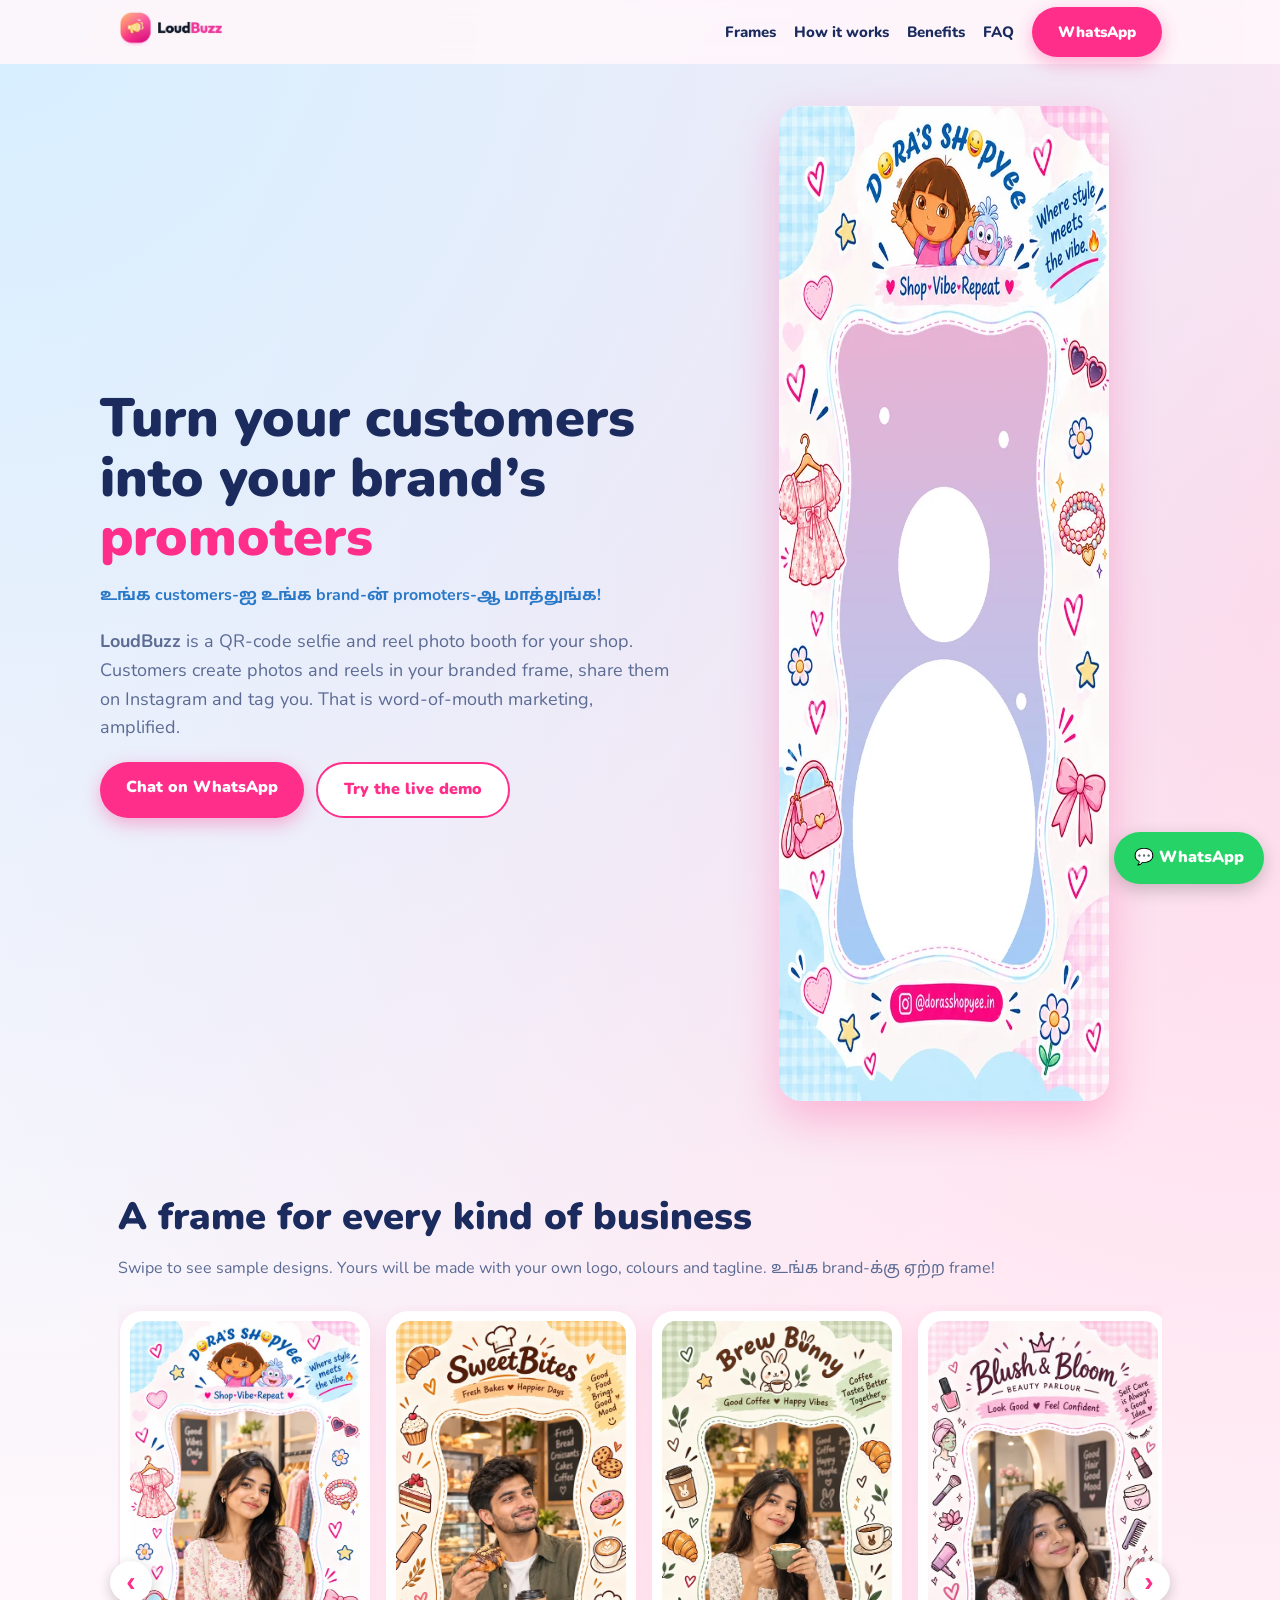
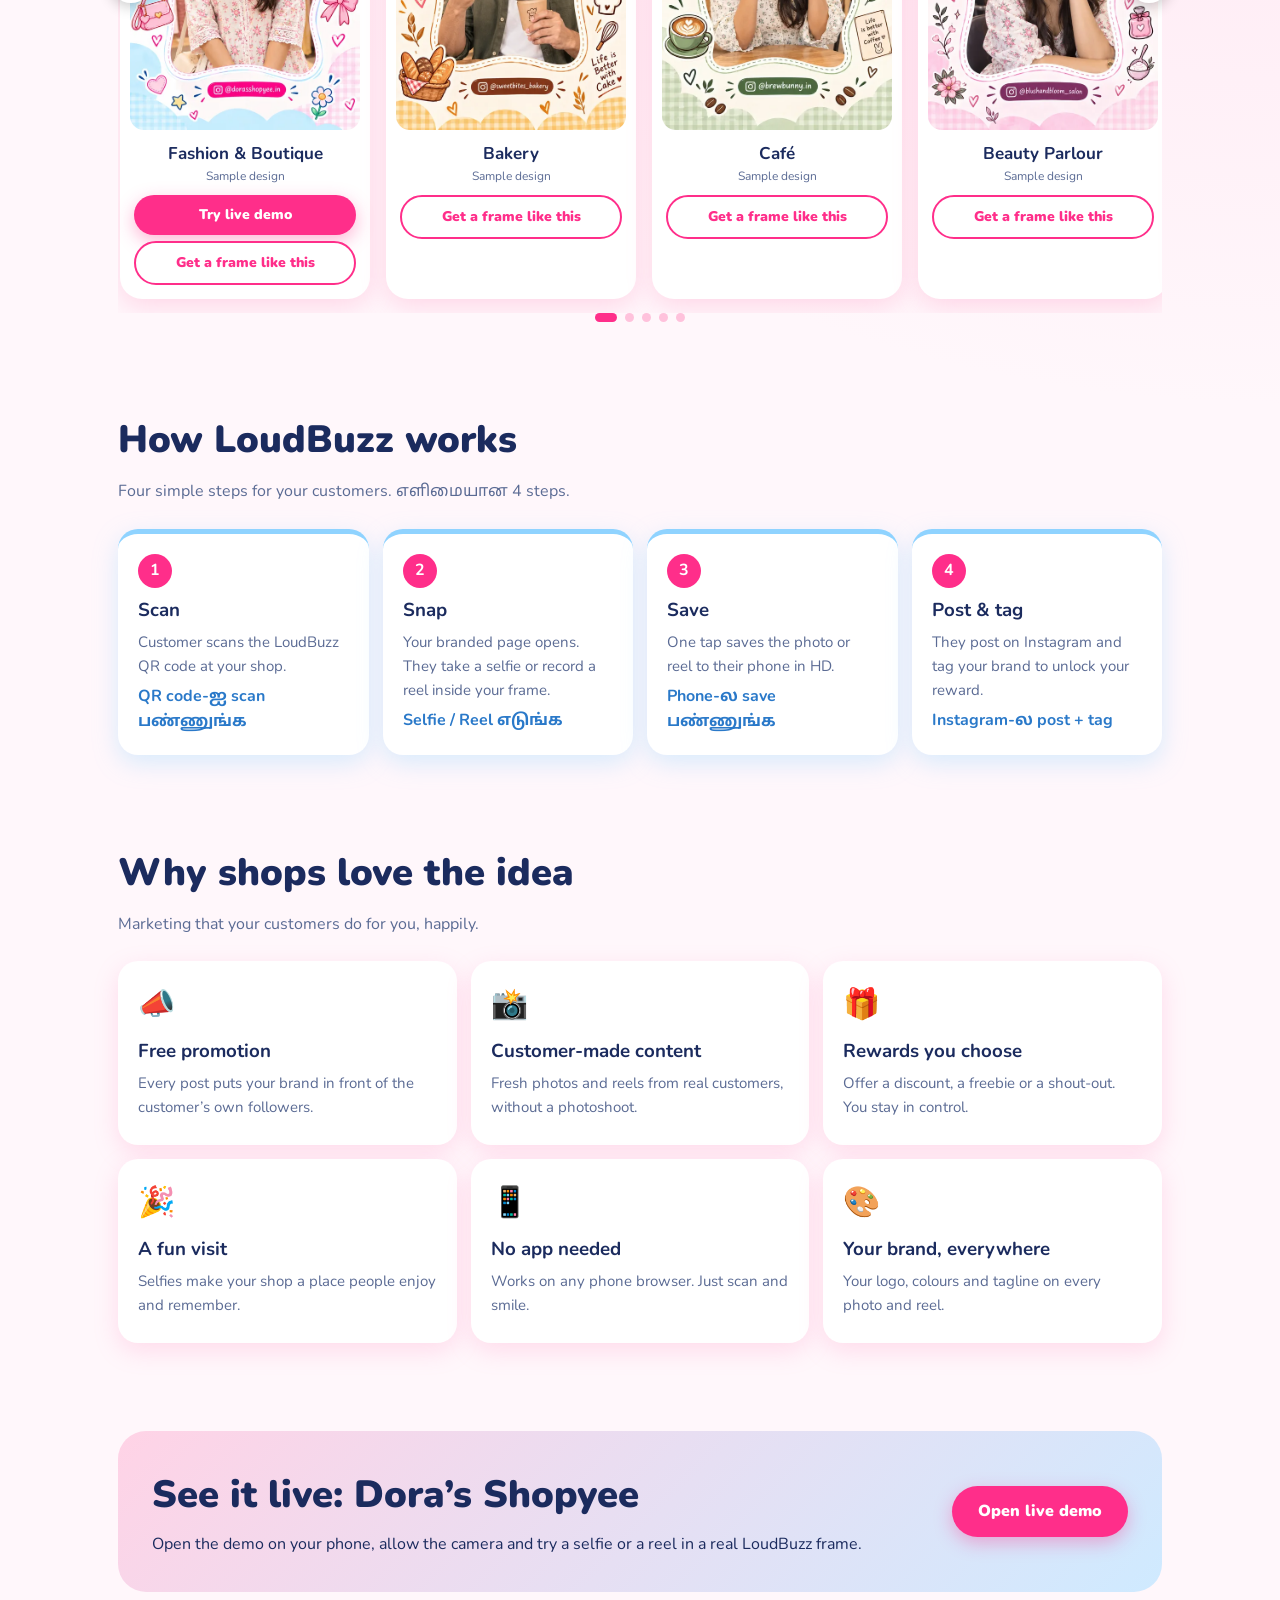
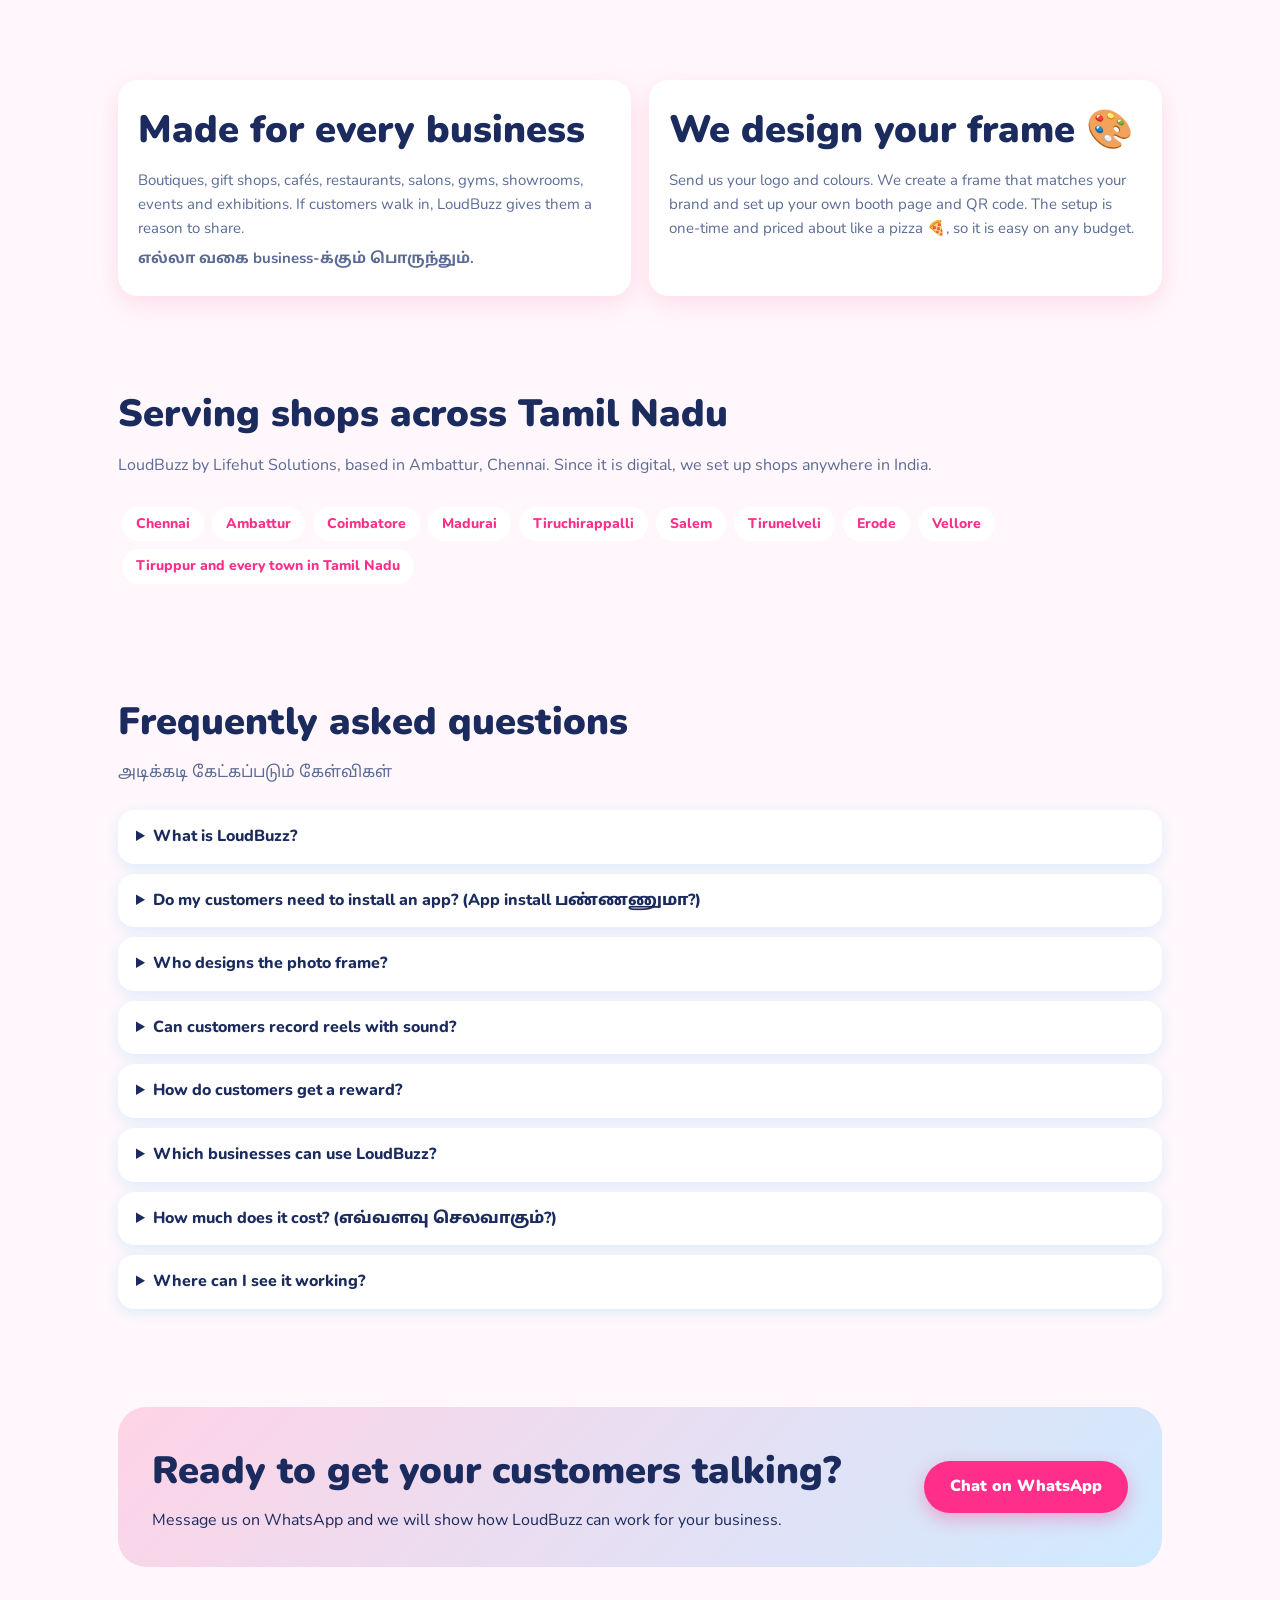
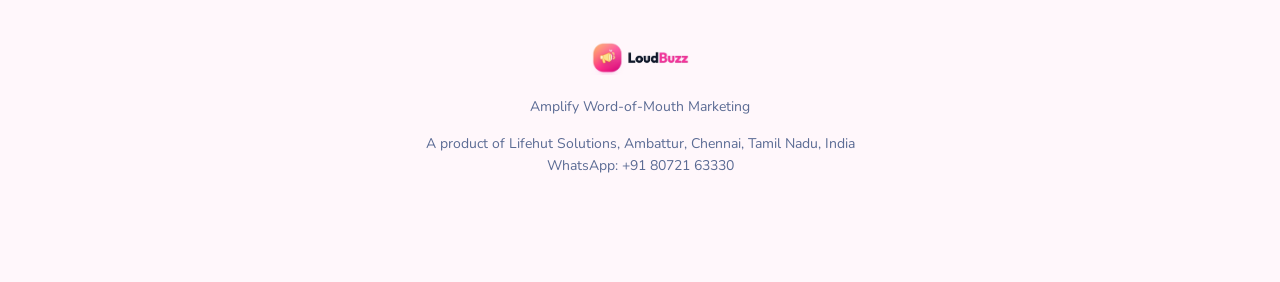
==== index.html @ e08bc131 "first commit" ====
<!DOCTYPE html>
<html lang="en"><head><meta charset="utf-8">
<meta name="viewport" content="width=device-width, initial-scale=1">
<title>LoudBuzz | QR Selfie &amp; Reel Photo Booth for Shops in Tamil Nadu</title>
<meta name="description" content="LoudBuzz turns your customers into brand promoters. A QR-code selfie and reel photo booth with your own frame, built to amplify word-of-mouth marketing for shops in Chennai and across Tamil Nadu.">
<meta name="keywords" content="LoudBuzz, QR code photo booth, selfie booth for shops, Instagram marketing for small business, word of mouth marketing, Chennai, Tamil Nadu, reel frame, customer reels">
<link rel="canonical" href="https://loudbuzz.lifehutsolutions.com/">
<meta name="theme-color" content="#ff2e8a"><meta name="color-scheme" content="light">
<meta property="og:type" content="website"><meta property="og:title" content="LoudBuzz | Amplify Word-of-Mouth Marketing">
<meta property="og:description" content="QR selfie and reel photo booth that turns shop customers into Instagram promoters.">
<meta property="og:url" content="https://loudbuzz.lifehutsolutions.com/"><meta property="og:image" content="https://loudbuzz.lifehutsolutions.com/assets/preview.webp">
<link rel="icon" href="/assets/icon.png">
<link rel="preconnect" href="https://fonts.googleapis.com"><link rel="preconnect" href="https://fonts.gstatic.com" crossorigin>
<link href="https://fonts.googleapis.com/css2?family=Nunito:wght@600;800;900&family=Noto+Sans+Tamil:wght@500;700&display=swap" rel="stylesheet">
<script type="application/ld+json">[{"@context": "https://schema.org", "@type": "Organization", "name": "LoudBuzz by Lifehut Solutions", "url": "https://loudbuzz.lifehutsolutions.com/", "logo": "https://loudbuzz.lifehutsolutions.com/assets/icon.png", "telephone": "+91 8072163330", "address": {"@type": "PostalAddress", "addressLocality": "Ambattur, Chennai", "addressRegion": "Tamil Nadu", "addressCountry": "IN"}, "areaServed": "Tamil Nadu, India"}, {"@context": "https://schema.org", "@type": "FAQPage", "mainEntity": [{"@type": "Question", "name": "What is LoudBuzz?", "acceptedAnswer": {"@type": "Answer", "text": "LoudBuzz is a QR-code photo booth for your shop. Customers scan a QR code, take a selfie or short reel inside a frame designed for your brand, save it to their phone and post it on Instagram, tagging your business."}}, {"@type": "Question", "name": "Do my customers need to install an app? (App install பண்ணணுமா?)", "acceptedAnswer": {"@type": "Answer", "text": "No. The booth opens in the phone browser (Chrome or Safari) as soon as the QR code is scanned. Customers only need to allow camera access."}}, {"@type": "Question", "name": "Who designs the photo frame?", "acceptedAnswer": {"@type": "Answer", "text": "We design the frame for your brand, using your logo, colours and tagline, so every photo and reel carries your identity."}}, {"@type": "Question", "name": "Can customers record reels with sound?", "acceptedAnswer": {"@type": "Answer", "text": "Yes. Customers can record a short reel with the sound on or off, and save it straight to their phone, ready to upload to Instagram."}}, {"@type": "Question", "name": "How do customers get a reward?", "acceptedAnswer": {"@type": "Answer", "text": "You decide the reward, for example a discount or a free gift. Customers show their Instagram post with your tag at the counter to claim it."}}, {"@type": "Question", "name": "Which businesses can use LoudBuzz?", "acceptedAnswer": {"@type": "Answer", "text": "Any business with walk-in customers: clothing and gift shops, cafés and restaurants, salons, gyms, showrooms, events and exhibitions across Chennai, Tamil Nadu and the rest of India."}}, {"@type": "Question", "name": "How much does it cost? (எவ்வளவு செலவாகும்?)", "acceptedAnswer": {"@type": "Answer", "text": "It is a simple one-time setup priced about like a pizza. Message us on WhatsApp and we will share the exact details for your business."}}, {"@type": "Question", "name": "Where can I see it working?", "acceptedAnswer": {"@type": "Answer", "text": "Open the live demo of Dora’s Shopyee on your phone and try the selfie and reel booth yourself."}}]}]</script>
<style>
:root{--pink:#ff2e8a;--pink2:#ff7ab5;--sky:#8fd3ff;--ink:#1b2b5e;--mut:#5b6b94;--bg:#fff7fb;color-scheme:light}
*{box-sizing:border-box}html{scroll-behavior:smooth}
body{margin:0;font-family:"Nunito","Noto Sans Tamil",system-ui,sans-serif;color:var(--ink);background:radial-gradient(circle at 0 0,#d6eeff 0,transparent 30%),radial-gradient(circle at 100% 12%,#ffd9ea 0,transparent 30%),var(--bg);line-height:1.6}
a{color:inherit}.w{max-width:1080px;margin:auto;padding:0 18px}
header{position:sticky;top:0;z-index:9;background:rgba(255,247,251,.9);backdrop-filter:blur(8px)}
header .w{display:flex;align-items:center;justify-content:space-between;height:64px}header img{height:36px}
nav{display:flex;gap:18px;align-items:center;font-weight:800;font-size:15px}nav a{text-decoration:none}
.btn{display:inline-block;background:var(--pink);color:#fff;font-weight:900;padding:13px 26px;border-radius:999px;text-decoration:none;box-shadow:0 6px 18px rgba(255,46,138,.35)}
.btn.alt{background:#fff;color:var(--pink);border:2px solid var(--pink);box-shadow:none}
.hero{display:grid;grid-template-columns:1.1fr .9fr;gap:30px;align-items:center;padding:42px 0}
h1{font-size:clamp(32px,5.4vw,54px);line-height:1.1;margin:0 0 12px;font-weight:900}h1 em{font-style:normal;color:var(--pink)}
.ta{color:#2a79c9;font-weight:700}.lead{font-size:18px;color:var(--mut)}.cta{display:flex;gap:12px;flex-wrap:wrap;margin-top:20px}
.hero img{width:100%;max-width:330px;display:block;margin:auto;border-radius:22px;box-shadow:0 18px 44px rgba(255,46,138,.28)}
section{padding:44px 0}h2{font-size:clamp(26px,4vw,38px);margin:0 0 8px;font-weight:900}.sub{color:var(--mut);margin:0 0 24px}
.steps{list-style:none;padding:0;margin:0;display:grid;grid-template-columns:repeat(4,1fr);gap:14px}
.steps li{background:#fff;border-radius:20px;padding:20px;box-shadow:0 8px 24px rgba(143,211,255,.35);border-top:5px solid var(--sky)}
.steps b{display:inline-grid;place-items:center;width:34px;height:34px;border-radius:50%;background:var(--pink);color:#fff}
.steps h3,.card h3{margin:8px 0 4px}.steps p,.card p{margin:0 0 6px;color:var(--mut);font-size:15px}
.grid{display:grid;grid-template-columns:repeat(3,1fr);gap:14px}
.card{background:#fff;border-radius:20px;padding:20px;box-shadow:0 8px 24px rgba(255,122,181,.22)}.card i{font-style:normal;font-size:30px}
.band{background:linear-gradient(135deg,#ffd3e6,#cfeaff);border-radius:28px;padding:34px;display:grid;grid-template-columns:1fr auto;gap:20px;align-items:center}
.band h2{margin-bottom:6px}.band p{margin:0;color:var(--ink)}
.two{display:grid;grid-template-columns:1fr 1fr;gap:18px}
.tag{display:inline-block;background:#fff;border-radius:999px;padding:6px 14px;margin:4px;font-weight:800;font-size:14px;color:var(--pink)}
details{background:#fff;border-radius:16px;padding:14px 18px;margin-bottom:10px;box-shadow:0 4px 14px rgba(143,211,255,.3)}
summary{cursor:pointer;font-weight:800}details p{margin:8px 0 0;color:var(--mut)}
footer{padding:30px 0 90px;text-align:center;color:var(--mut);font-size:14px}footer img{height:34px}
.fab{position:fixed;right:16px;bottom:16px;z-index:10;background:#25d366;color:#fff;font-weight:900;padding:13px 20px;border-radius:999px;text-decoration:none;box-shadow:0 6px 18px rgba(0,0,0,.2)}
@media(max-width:800px){.hero,.two,.band{grid-template-columns:1fr}.steps{grid-template-columns:1fr 1fr}.grid{grid-template-columns:1fr 1fr}nav a.h{display:none}}
@media(max-width:520px){.steps,.grid{grid-template-columns:1fr}}
.carwrap{position:relative}.car{display:flex;gap:16px;overflow-x:auto;scroll-snap-type:x mandatory;padding:6px 2px 14px;scrollbar-width:none;-webkit-overflow-scrolling:touch}.car::-webkit-scrollbar{display:none}
.slide{margin:0;flex:0 0 min(250px,72%);scroll-snap-align:center;background:#fff;border-radius:22px;padding:10px;box-shadow:0 8px 24px rgba(255,122,181,.25)}
.slide img{width:100%;height:auto;aspect-ratio:9/16;object-fit:cover;border-radius:14px;display:block;background:#ffe3ef}
.slide figcaption{padding:10px 4px 4px;text-align:center}.slide b{display:block;font-size:17px}.slide small{display:block;color:var(--mut);font-size:12px;margin-bottom:8px}
.row{display:flex;flex-direction:column;gap:6px}.btn.s{padding:9px 14px;font-size:14px}
.arr{position:absolute;top:42%;z-index:2;width:42px;height:42px;border-radius:50%;border:0;background:#fff;color:var(--pink);font-size:28px;line-height:1;font-weight:900;box-shadow:0 4px 14px rgba(0,0,0,.2);cursor:pointer}.arr.l{left:-8px}.arr.r{right:-8px}
.dots{display:flex;gap:8px;justify-content:center}.dots i{width:9px;height:9px;border-radius:50%;background:#ffc2dc;transition:.2s}.dots i.on{background:var(--pink);width:22px;border-radius:9px}
</style></head><body>
<header><div class="w"><a href="/"><img src="/assets/logo.png" alt="LoudBuzz"></a>
<nav><a class="h" href="#frames">Frames</a><a class="h" href="#how">How it works</a><a class="h" href="#why">Benefits</a><a class="h" href="#faq">FAQ</a><a class="btn" href="https://wa.me/918072163330?text=Hi%20LoudBuzz%20team%21%20I%20saw%20LoudBuzz%20at%20a%20shop%20and%20I%27d%20like%20to%20know%20how%20a%20selfie%20%26%20reel%20photo%20booth%20can%20work%20for%20my%20business.%0ABusiness%20name%3A%20%0ACity%3A%20" target="_blank" rel="noopener">WhatsApp</a></nav></div></header>
<main>
<div class="w hero"><div>
<h1>Turn your customers into your brand’s <em>promoters</em></h1>
<p class="ta">உங்க customers-ஐ உங்க brand-ன் promoters-ஆ மாத்துங்க!</p>
<p class="lead"><b>LoudBuzz</b> is a QR-code selfie and reel photo booth for your shop. Customers create photos and reels in your branded frame, share them on Instagram and tag you. That is word-of-mouth marketing, amplified.</p>
<div class="cta"><a class="btn" href="https://wa.me/918072163330?text=Hi%20LoudBuzz%20team%21%20I%20saw%20LoudBuzz%20at%20a%20shop%20and%20I%27d%20like%20to%20know%20how%20a%20selfie%20%26%20reel%20photo%20booth%20can%20work%20for%20my%20business.%0ABusiness%20name%3A%20%0ACity%3A%20" target="_blank" rel="noopener">Chat on WhatsApp</a><a class="btn alt" href="/dora/">Try the live demo</a></div></div>
<img src="/assets/preview.webp" width="560" height="995" alt="LoudBuzz photo booth frame for Dora’s Shopyee shown on a phone"></div>

<section id="frames"><div class="w"><h2>A frame for every kind of business</h2><p class="sub">Swipe to see sample designs. Yours will be made with your own logo, colours and tagline. உங்க brand-க்கு ஏற்ற frame!</p>
<div class="carwrap"><button class="arr l" aria-label="Previous" type="button">‹</button><div class="car" id="car"><figure class="slide"><img src="/assets/samples/fashion.webp" width="540" height="959" loading="lazy" alt="Sample LoudBuzz selfie and reel photo frame for a fashion shop or boutique"><figcaption><b>Fashion & Boutique</b><small>Sample design</small><span class="row"><a class="btn s" href="/dora/">Try live demo</a><a class="btn alt s" href="https://wa.me/918072163330?text=Hi%20LoudBuzz%20team%21%20I%20saw%20the%20fashion%20shop%20or%20boutique%20frame%20on%20your%20website%20and%20I%27d%20like%20a%20LoudBuzz%20photo%20booth%20for%20my%20business.%0ABusiness%20name%3A%20%0ACity%3A%20" target="_blank" rel="noopener">Get a frame like this</a></span></figcaption></figure><figure class="slide"><img src="/assets/samples/bakery.webp" width="540" height="959" loading="lazy" alt="Sample LoudBuzz selfie and reel photo frame for a bakery"><figcaption><b>Bakery</b><small>Sample design</small><span class="row"><a class="btn alt s" href="https://wa.me/918072163330?text=Hi%20LoudBuzz%20team%21%20I%20saw%20the%20bakery%20frame%20on%20your%20website%20and%20I%27d%20like%20a%20LoudBuzz%20photo%20booth%20for%20my%20business.%0ABusiness%20name%3A%20%0ACity%3A%20" target="_blank" rel="noopener">Get a frame like this</a></span></figcaption></figure><figure class="slide"><img src="/assets/samples/cafe.webp" width="540" height="961" loading="lazy" alt="Sample LoudBuzz selfie and reel photo frame for a café"><figcaption><b>Café</b><small>Sample design</small><span class="row"><a class="btn alt s" href="https://wa.me/918072163330?text=Hi%20LoudBuzz%20team%21%20I%20saw%20the%20caf%C3%A9%20frame%20on%20your%20website%20and%20I%27d%20like%20a%20LoudBuzz%20photo%20booth%20for%20my%20business.%0ABusiness%20name%3A%20%0ACity%3A%20" target="_blank" rel="noopener">Get a frame like this</a></span></figcaption></figure><figure class="slide"><img src="/assets/samples/beauty.webp" width="540" height="961" loading="lazy" alt="Sample LoudBuzz selfie and reel photo frame for a beauty parlour"><figcaption><b>Beauty Parlour</b><small>Sample design</small><span class="row"><a class="btn alt s" href="https://wa.me/918072163330?text=Hi%20LoudBuzz%20team%21%20I%20saw%20the%20beauty%20parlour%20frame%20on%20your%20website%20and%20I%27d%20like%20a%20LoudBuzz%20photo%20booth%20for%20my%20business.%0ABusiness%20name%3A%20%0ACity%3A%20" target="_blank" rel="noopener">Get a frame like this</a></span></figcaption></figure><figure class="slide"><img src="/assets/samples/salon.webp" width="540" height="961" loading="lazy" alt="Sample LoudBuzz selfie and reel photo frame for a men’s salon"><figcaption><b>Men’s Salon</b><small>Sample design</small><span class="row"><a class="btn alt s" href="https://wa.me/918072163330?text=Hi%20LoudBuzz%20team%21%20I%20saw%20the%20men%E2%80%99s%20salon%20frame%20on%20your%20website%20and%20I%27d%20like%20a%20LoudBuzz%20photo%20booth%20for%20my%20business.%0ABusiness%20name%3A%20%0ACity%3A%20" target="_blank" rel="noopener">Get a frame like this</a></span></figcaption></figure></div><button class="arr r" aria-label="Next" type="button">›</button></div><div class="dots" id="dots"></div></div></section>
<section id="how"><div class="w"><h2>How LoudBuzz works</h2><p class="sub">Four simple steps for your customers. எளிமையான 4 steps.</p><ol class="steps"><li><b>1</b><h3>Scan</h3><p>Customer scans the LoudBuzz QR code at your shop.</p><span class="ta">QR code-ஐ scan பண்ணுங்க</span></li><li><b>2</b><h3>Snap</h3><p>Your branded page opens. They take a selfie or record a reel inside your frame.</p><span class="ta">Selfie / Reel எடுங்க</span></li><li><b>3</b><h3>Save</h3><p>One tap saves the photo or reel to their phone in HD.</p><span class="ta">Phone-ல save பண்ணுங்க</span></li><li><b>4</b><h3>Post & tag</h3><p>They post on Instagram and tag your brand to unlock your reward.</p><span class="ta">Instagram-ல post + tag</span></li></ol></div></section>

<section id="why"><div class="w"><h2>Why shops love the idea</h2><p class="sub">Marketing that your customers do for you, happily.</p><div class="grid"><div class="card"><i>📣</i><h3>Free promotion</h3><p>Every post puts your brand in front of the customer’s own followers.</p></div><div class="card"><i>📸</i><h3>Customer-made content</h3><p>Fresh photos and reels from real customers, without a photoshoot.</p></div><div class="card"><i>🎁</i><h3>Rewards you choose</h3><p>Offer a discount, a freebie or a shout-out. You stay in control.</p></div><div class="card"><i>🎉</i><h3>A fun visit</h3><p>Selfies make your shop a place people enjoy and remember.</p></div><div class="card"><i>📱</i><h3>No app needed</h3><p>Works on any phone browser. Just scan and smile.</p></div><div class="card"><i>🎨</i><h3>Your brand, everywhere</h3><p>Your logo, colours and tagline on every photo and reel.</p></div></div></div></section>

<section><div class="w"><div class="band"><div><h2>See it live: Dora’s Shopyee</h2><p>Open the demo on your phone, allow the camera and try a selfie or a reel in a real LoudBuzz frame.</p></div><a class="btn" href="/dora/">Open live demo</a></div></div></section>

<section><div class="w two"><div class="card"><h2>Made for every business</h2><p>Boutiques, gift shops, cafés, restaurants, salons, gyms, showrooms, events and exhibitions. If customers walk in, LoudBuzz gives them a reason to share.</p><p class="ta">எல்லா வகை business-க்கும் பொருந்தும்.</p></div>
<div class="card"><h2>We design your frame 🎨</h2><p>Send us your logo and colours. We create a frame that matches your brand and set up your own booth page and QR code. The setup is one-time and priced about like a pizza 🍕, so it is easy on any budget.</p></div></div></section>

<section><div class="w"><h2>Serving shops across Tamil Nadu</h2><p class="sub">LoudBuzz by Lifehut Solutions, based in Ambattur, Chennai. Since it is digital, we set up shops anywhere in India.</p><p><span class="tag">Chennai</span><span class="tag">Ambattur</span><span class="tag">Coimbatore</span><span class="tag">Madurai</span><span class="tag">Tiruchirappalli</span><span class="tag">Salem</span><span class="tag">Tirunelveli</span><span class="tag">Erode</span><span class="tag">Vellore</span><span class="tag">Tiruppur and every town in Tamil Nadu</span></p></div></section>

<section id="faq"><div class="w"><h2>Frequently asked questions</h2><p class="sub">அடிக்கடி கேட்கப்படும் கேள்விகள்</p><details><summary>What is LoudBuzz?</summary><p>LoudBuzz is a QR-code photo booth for your shop. Customers scan a QR code, take a selfie or short reel inside a frame designed for your brand, save it to their phone and post it on Instagram, tagging your business.</p></details><details><summary>Do my customers need to install an app? (App install பண்ணணுமா?)</summary><p>No. The booth opens in the phone browser (Chrome or Safari) as soon as the QR code is scanned. Customers only need to allow camera access.</p></details><details><summary>Who designs the photo frame?</summary><p>We design the frame for your brand, using your logo, colours and tagline, so every photo and reel carries your identity.</p></details><details><summary>Can customers record reels with sound?</summary><p>Yes. Customers can record a short reel with the sound on or off, and save it straight to their phone, ready to upload to Instagram.</p></details><details><summary>How do customers get a reward?</summary><p>You decide the reward, for example a discount or a free gift. Customers show their Instagram post with your tag at the counter to claim it.</p></details><details><summary>Which businesses can use LoudBuzz?</summary><p>Any business with walk-in customers: clothing and gift shops, cafés and restaurants, salons, gyms, showrooms, events and exhibitions across Chennai, Tamil Nadu and the rest of India.</p></details><details><summary>How much does it cost? (எவ்வளவு செலவாகும்?)</summary><p>It is a simple one-time setup priced about like a pizza. Message us on WhatsApp and we will share the exact details for your business.</p></details><details><summary>Where can I see it working?</summary><p>Open the live demo of Dora’s Shopyee on your phone and try the selfie and reel booth yourself.</p></details></div></section>

<section><div class="w"><div class="band"><div><h2>Ready to get your customers talking?</h2><p>Message us on WhatsApp and we will show how LoudBuzz can work for your business.</p></div><a class="btn" href="https://wa.me/918072163330?text=Hi%20LoudBuzz%20team%21%20I%20saw%20LoudBuzz%20at%20a%20shop%20and%20I%27d%20like%20to%20know%20how%20a%20selfie%20%26%20reel%20photo%20booth%20can%20work%20for%20my%20business.%0ABusiness%20name%3A%20%0ACity%3A%20" target="_blank" rel="noopener">Chat on WhatsApp</a></div></div></section>
</main>
<footer><div class="w"><img src="/assets/logo.png" alt="LoudBuzz"><p>Amplify Word-of-Mouth Marketing</p><p>A product of Lifehut Solutions, Ambattur, Chennai, Tamil Nadu, India<br>WhatsApp: +91 80721 63330</p></div></footer>
<a class="fab" href="https://wa.me/918072163330?text=Hi%20LoudBuzz%20team%21%20I%20saw%20LoudBuzz%20at%20a%20shop%20and%20I%27d%20like%20to%20know%20how%20a%20selfie%20%26%20reel%20photo%20booth%20can%20work%20for%20my%20business.%0ABusiness%20name%3A%20%0ACity%3A%20" target="_blank" rel="noopener" aria-label="Chat on WhatsApp">💬 WhatsApp</a>
<script>
(function(){var c=document.getElementById('car'),d=document.getElementById('dots');if(!c)return;var s=c.children,i;
for(i=0;i<s.length;i++)d.appendChild(document.createElement('i'));
function step(){return s[0].getBoundingClientRect().width+16}
function upd(){var n=Math.round(c.scrollLeft/step());for(var k=0;k<d.children.length;k++)d.children[k].classList.toggle('on',k===n)}
c.addEventListener('scroll',upd,{passive:true});upd();
document.querySelector('.arr.l').onclick=function(){c.scrollBy({left:-step(),behavior:'smooth'})};
document.querySelector('.arr.r').onclick=function(){c.scrollBy({left:step(),behavior:'smooth'})};
})();
</script></body></html>
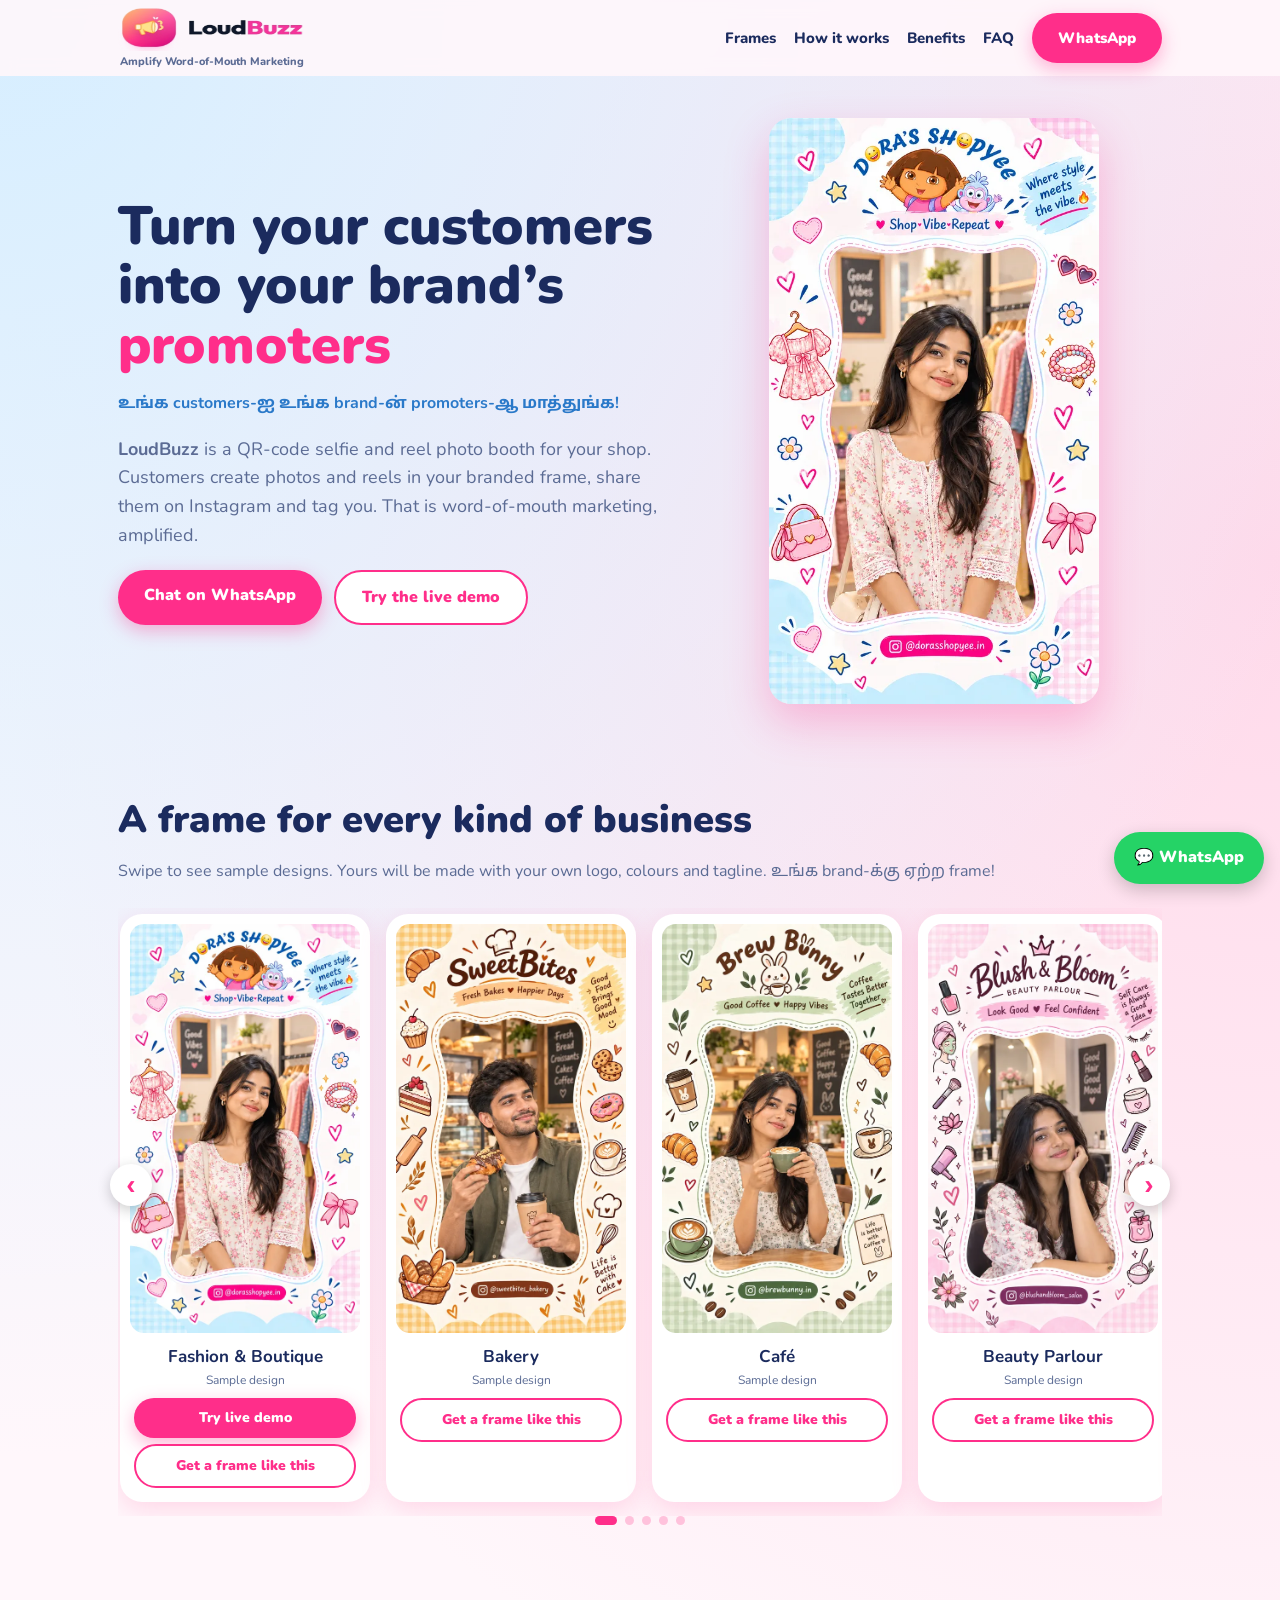
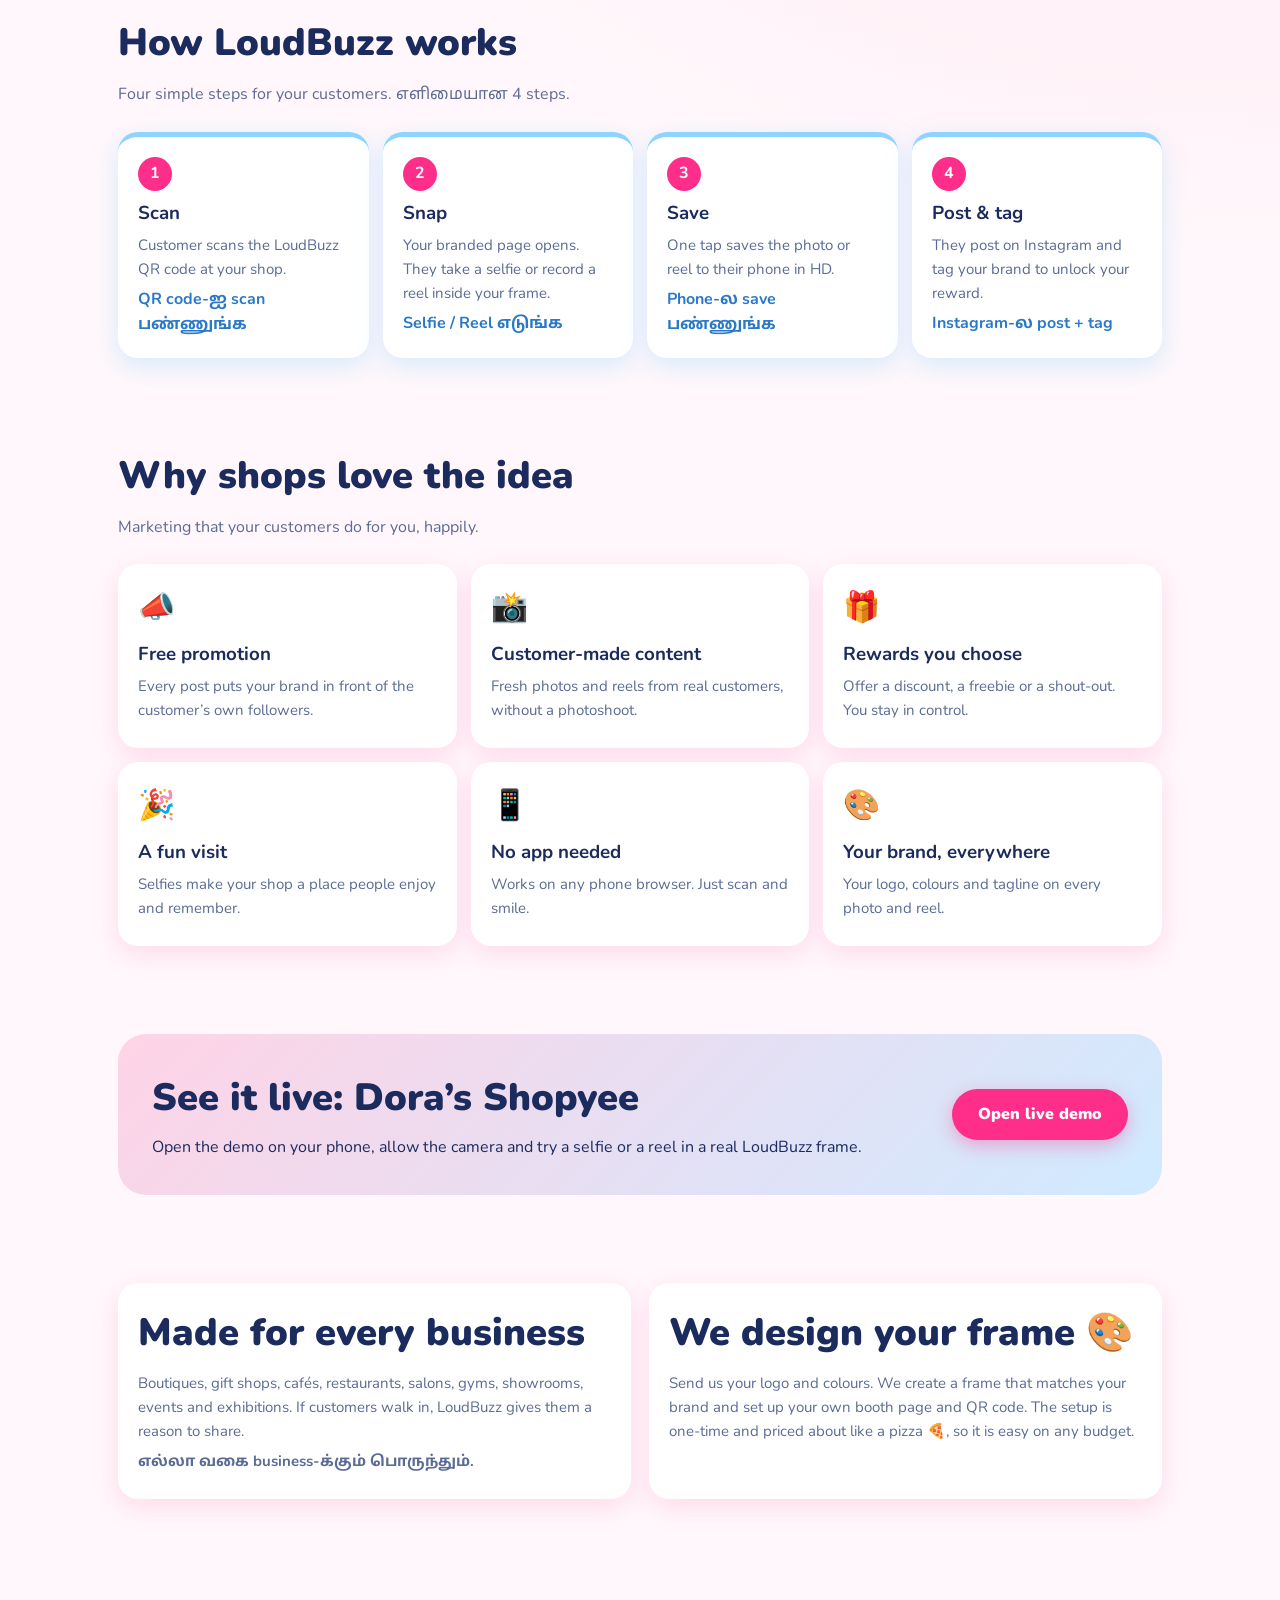
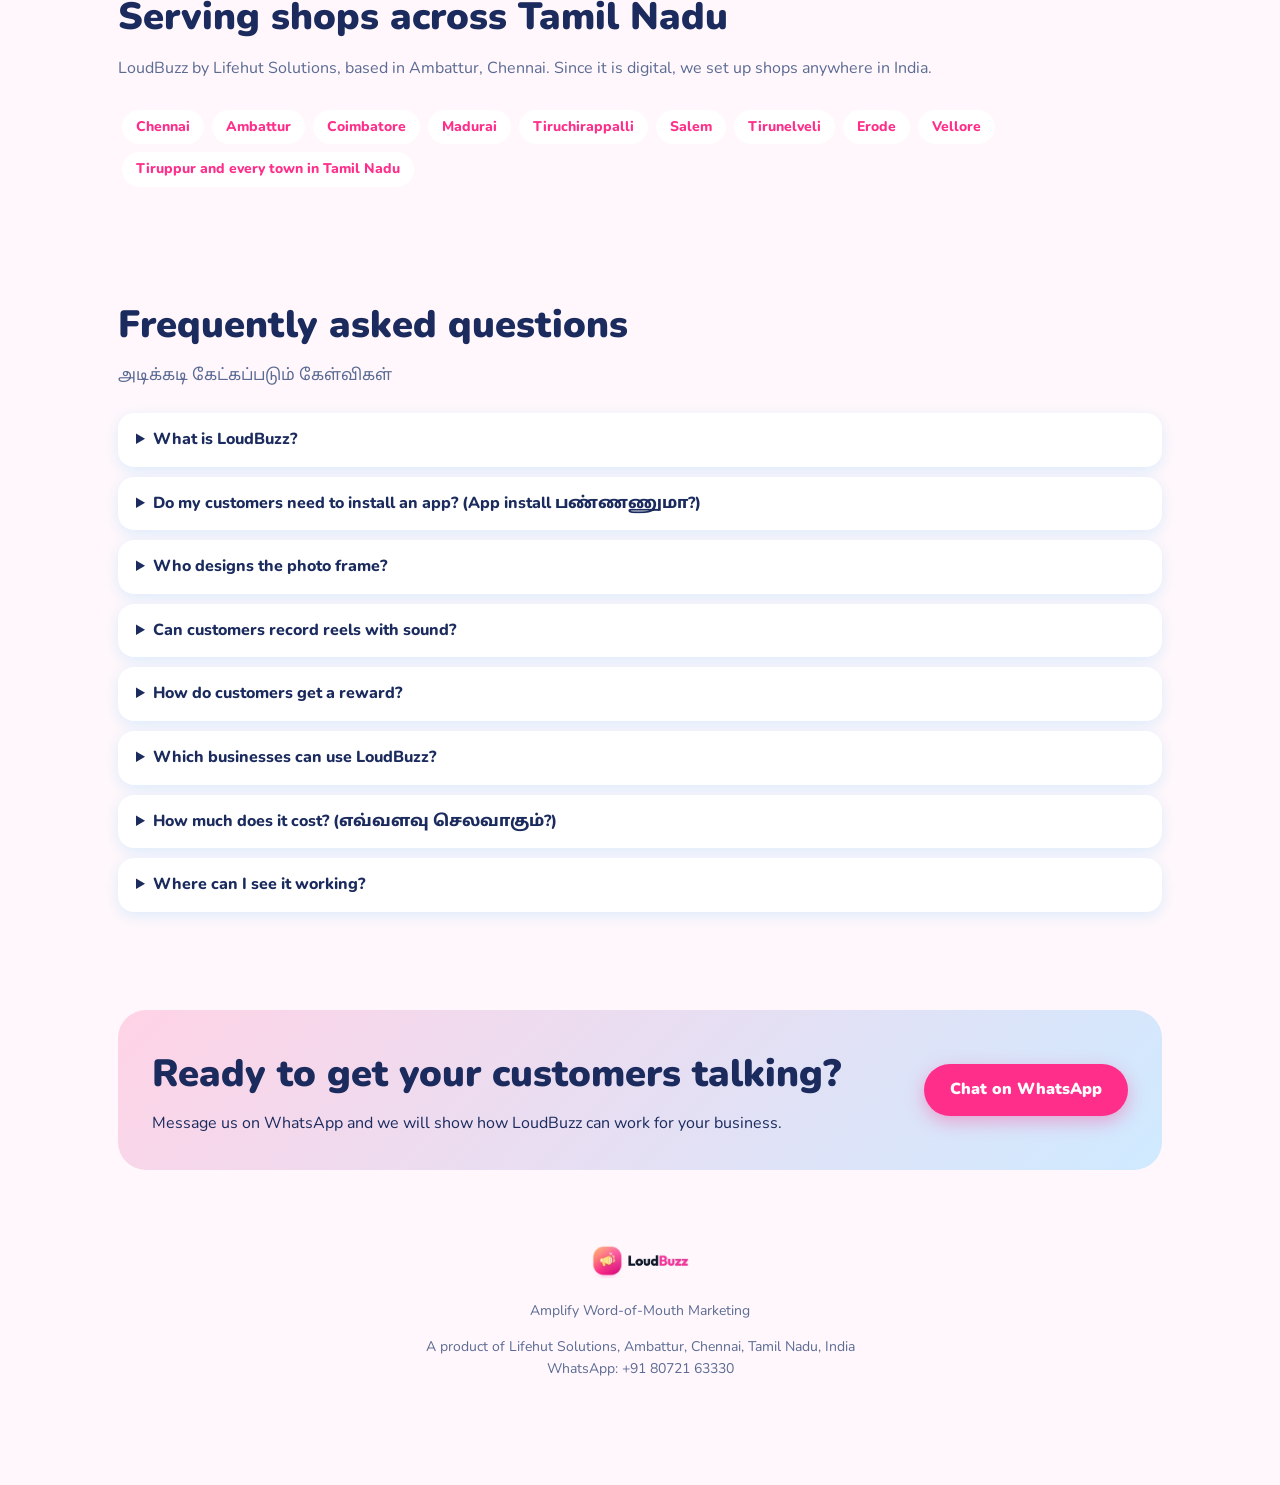
==== commit 16d1171a: "small corrections" ====
--- a/index.html
+++ b/index.html
@@ -8,7 +8,7 @@
 <meta name="theme-color" content="#ff2e8a"><meta name="color-scheme" content="light">
 <meta property="og:type" content="website"><meta property="og:title" content="LoudBuzz | Amplify Word-of-Mouth Marketing">
 <meta property="og:description" content="QR selfie and reel photo booth that turns shop customers into Instagram promoters.">
-<meta property="og:url" content="https://loudbuzz.lifehutsolutions.com/"><meta property="og:image" content="https://loudbuzz.lifehutsolutions.com/assets/preview.webp">
+<meta property="og:url" content="https://loudbuzz.lifehutsolutions.com/"><meta property="og:image" content="https://loudbuzz.lifehutsolutions.com/assets/samples/fashion.webp">
 <link rel="icon" href="/assets/icon.png">
 <link rel="preconnect" href="https://fonts.googleapis.com"><link rel="preconnect" href="https://fonts.gstatic.com" crossorigin>
 <link href="https://fonts.googleapis.com/css2?family=Nunito:wght@600;800;900&family=Noto+Sans+Tamil:wght@500;700&display=swap" rel="stylesheet">
@@ -19,14 +19,14 @@
 body{margin:0;font-family:"Nunito","Noto Sans Tamil",system-ui,sans-serif;color:var(--ink);background:radial-gradient(circle at 0 0,#d6eeff 0,transparent 30%),radial-gradient(circle at 100% 12%,#ffd9ea 0,transparent 30%),var(--bg);line-height:1.6}
 a{color:inherit}.w{max-width:1080px;margin:auto;padding:0 18px}
 header{position:sticky;top:0;z-index:9;background:rgba(255,247,251,.9);backdrop-filter:blur(8px)}
-header .w{display:flex;align-items:center;justify-content:space-between;height:64px}header img{height:36px}
+header .w{display:flex;align-items:center;justify-content:space-between;height:76px}header img{height:46px;width:auto}.brand{display:flex;flex-direction:column;gap:2px;text-decoration:none}.brand span{font-size:11px;font-weight:800;color:var(--mut);padding-left:2px}
 nav{display:flex;gap:18px;align-items:center;font-weight:800;font-size:15px}nav a{text-decoration:none}
 .btn{display:inline-block;background:var(--pink);color:#fff;font-weight:900;padding:13px 26px;border-radius:999px;text-decoration:none;box-shadow:0 6px 18px rgba(255,46,138,.35)}
 .btn.alt{background:#fff;color:var(--pink);border:2px solid var(--pink);box-shadow:none}
-.hero{display:grid;grid-template-columns:1.1fr .9fr;gap:30px;align-items:center;padding:42px 0}
+.hero{display:grid;grid-template-columns:1.1fr .9fr;gap:30px;align-items:center;padding:42px 18px}
 h1{font-size:clamp(32px,5.4vw,54px);line-height:1.1;margin:0 0 12px;font-weight:900}h1 em{font-style:normal;color:var(--pink)}
 .ta{color:#2a79c9;font-weight:700}.lead{font-size:18px;color:var(--mut)}.cta{display:flex;gap:12px;flex-wrap:wrap;margin-top:20px}
-.hero img{width:100%;max-width:330px;display:block;margin:auto;border-radius:22px;box-shadow:0 18px 44px rgba(255,46,138,.28)}
+.hero img{width:100%;height:auto;max-width:330px;display:block;margin:auto;border-radius:22px;box-shadow:0 18px 44px rgba(255,46,138,.28)}
 section{padding:44px 0}h2{font-size:clamp(26px,4vw,38px);margin:0 0 8px;font-weight:900}.sub{color:var(--mut);margin:0 0 24px}
 .steps{list-style:none;padding:0;margin:0;display:grid;grid-template-columns:repeat(4,1fr);gap:14px}
 .steps li{background:#fff;border-radius:20px;padding:20px;box-shadow:0 8px 24px rgba(143,211,255,.35);border-top:5px solid var(--sky)}
@@ -43,7 +43,7 @@
 footer{padding:30px 0 90px;text-align:center;color:var(--mut);font-size:14px}footer img{height:34px}
 .fab{position:fixed;right:16px;bottom:16px;z-index:10;background:#25d366;color:#fff;font-weight:900;padding:13px 20px;border-radius:999px;text-decoration:none;box-shadow:0 6px 18px rgba(0,0,0,.2)}
 @media(max-width:800px){.hero,.two,.band{grid-template-columns:1fr}.steps{grid-template-columns:1fr 1fr}.grid{grid-template-columns:1fr 1fr}nav a.h{display:none}}
-@media(max-width:520px){.steps,.grid{grid-template-columns:1fr}}
+@media(max-width:520px){.brand span{font-size:9.5px}header img{height:40px}.steps,.grid{grid-template-columns:1fr}}
 .carwrap{position:relative}.car{display:flex;gap:16px;overflow-x:auto;scroll-snap-type:x mandatory;padding:6px 2px 14px;scrollbar-width:none;-webkit-overflow-scrolling:touch}.car::-webkit-scrollbar{display:none}
 .slide{margin:0;flex:0 0 min(250px,72%);scroll-snap-align:center;background:#fff;border-radius:22px;padding:10px;box-shadow:0 8px 24px rgba(255,122,181,.25)}
 .slide img{width:100%;height:auto;aspect-ratio:9/16;object-fit:cover;border-radius:14px;display:block;background:#ffe3ef}
@@ -52,7 +52,7 @@
 .arr{position:absolute;top:42%;z-index:2;width:42px;height:42px;border-radius:50%;border:0;background:#fff;color:var(--pink);font-size:28px;line-height:1;font-weight:900;box-shadow:0 4px 14px rgba(0,0,0,.2);cursor:pointer}.arr.l{left:-8px}.arr.r{right:-8px}
 .dots{display:flex;gap:8px;justify-content:center}.dots i{width:9px;height:9px;border-radius:50%;background:#ffc2dc;transition:.2s}.dots i.on{background:var(--pink);width:22px;border-radius:9px}
 </style></head><body>
-<header><div class="w"><a href="/"><img src="/assets/logo.png" alt="LoudBuzz"></a>
+<header><div class="w"><a class="brand" href="/"><img src="/assets/logo.png" alt="LoudBuzz"><span>Amplify Word-of-Mouth Marketing</span></a>
 <nav><a class="h" href="#frames">Frames</a><a class="h" href="#how">How it works</a><a class="h" href="#why">Benefits</a><a class="h" href="#faq">FAQ</a><a class="btn" href="https://wa.me/918072163330?text=Hi%20LoudBuzz%20team%21%20I%20saw%20LoudBuzz%20at%20a%20shop%20and%20I%27d%20like%20to%20know%20how%20a%20selfie%20%26%20reel%20photo%20booth%20can%20work%20for%20my%20business.%0ABusiness%20name%3A%20%0ACity%3A%20" target="_blank" rel="noopener">WhatsApp</a></nav></div></header>
 <main>
 <div class="w hero"><div>
@@ -60,7 +60,7 @@
 <p class="ta">உங்க customers-ஐ உங்க brand-ன் promoters-ஆ மாத்துங்க!</p>
 <p class="lead"><b>LoudBuzz</b> is a QR-code selfie and reel photo booth for your shop. Customers create photos and reels in your branded frame, share them on Instagram and tag you. That is word-of-mouth marketing, amplified.</p>
 <div class="cta"><a class="btn" href="https://wa.me/918072163330?text=Hi%20LoudBuzz%20team%21%20I%20saw%20LoudBuzz%20at%20a%20shop%20and%20I%27d%20like%20to%20know%20how%20a%20selfie%20%26%20reel%20photo%20booth%20can%20work%20for%20my%20business.%0ABusiness%20name%3A%20%0ACity%3A%20" target="_blank" rel="noopener">Chat on WhatsApp</a><a class="btn alt" href="/dora/">Try the live demo</a></div></div>
-<img src="/assets/preview.webp" width="560" height="995" alt="LoudBuzz photo booth frame for Dora’s Shopyee shown on a phone"></div>
+<img src="/assets/samples/fashion.webp" width="540" height="959" alt="LoudBuzz selfie photo frame for Dora’s Shopyee fashion shop"></div>
 
 <section id="frames"><div class="w"><h2>A frame for every kind of business</h2><p class="sub">Swipe to see sample designs. Yours will be made with your own logo, colours and tagline. உங்க brand-க்கு ஏற்ற frame!</p>
 <div class="carwrap"><button class="arr l" aria-label="Previous" type="button">‹</button><div class="car" id="car"><figure class="slide"><img src="/assets/samples/fashion.webp" width="540" height="959" loading="lazy" alt="Sample LoudBuzz selfie and reel photo frame for a fashion shop or boutique"><figcaption><b>Fashion & Boutique</b><small>Sample design</small><span class="row"><a class="btn s" href="/dora/">Try live demo</a><a class="btn alt s" href="https://wa.me/918072163330?text=Hi%20LoudBuzz%20team%21%20I%20saw%20the%20fashion%20shop%20or%20boutique%20frame%20on%20your%20website%20and%20I%27d%20like%20a%20LoudBuzz%20photo%20booth%20for%20my%20business.%0ABusiness%20name%3A%20%0ACity%3A%20" target="_blank" rel="noopener">Get a frame like this</a></span></figcaption></figure><figure class="slide"><img src="/assets/samples/bakery.webp" width="540" height="959" loading="lazy" alt="Sample LoudBuzz selfie and reel photo frame for a bakery"><figcaption><b>Bakery</b><small>Sample design</small><span class="row"><a class="btn alt s" href="https://wa.me/918072163330?text=Hi%20LoudBuzz%20team%21%20I%20saw%20the%20bakery%20frame%20on%20your%20website%20and%20I%27d%20like%20a%20LoudBuzz%20photo%20booth%20for%20my%20business.%0ABusiness%20name%3A%20%0ACity%3A%20" target="_blank" rel="noopener">Get a frame like this</a></span></figcaption></figure><figure class="slide"><img src="/assets/samples/cafe.webp" width="540" height="961" loading="lazy" alt="Sample LoudBuzz selfie and reel photo frame for a café"><figcaption><b>Café</b><small>Sample design</small><span class="row"><a class="btn alt s" href="https://wa.me/918072163330?text=Hi%20LoudBuzz%20team%21%20I%20saw%20the%20caf%C3%A9%20frame%20on%20your%20website%20and%20I%27d%20like%20a%20LoudBuzz%20photo%20booth%20for%20my%20business.%0ABusiness%20name%3A%20%0ACity%3A%20" target="_blank" rel="noopener">Get a frame like this</a></span></figcaption></figure><figure class="slide"><img src="/assets/samples/beauty.webp" width="540" height="961" loading="lazy" alt="Sample LoudBuzz selfie and reel photo frame for a beauty parlour"><figcaption><b>Beauty Parlour</b><small>Sample design</small><span class="row"><a class="btn alt s" href="https://wa.me/918072163330?text=Hi%20LoudBuzz%20team%21%20I%20saw%20the%20beauty%20parlour%20frame%20on%20your%20website%20and%20I%27d%20like%20a%20LoudBuzz%20photo%20booth%20for%20my%20business.%0ABusiness%20name%3A%20%0ACity%3A%20" target="_blank" rel="noopener">Get a frame like this</a></span></figcaption></figure><figure class="slide"><img src="/assets/samples/salon.webp" width="540" height="961" loading="lazy" alt="Sample LoudBuzz selfie and reel photo frame for a men’s salon"><figcaption><b>Men’s Salon</b><small>Sample design</small><span class="row"><a class="btn alt s" href="https://wa.me/918072163330?text=Hi%20LoudBuzz%20team%21%20I%20saw%20the%20men%E2%80%99s%20salon%20frame%20on%20your%20website%20and%20I%27d%20like%20a%20LoudBuzz%20photo%20booth%20for%20my%20business.%0ABusiness%20name%3A%20%0ACity%3A%20" target="_blank" rel="noopener">Get a frame like this</a></span></figcaption></figure></div><button class="arr r" aria-label="Next" type="button">›</button></div><div class="dots" id="dots"></div></div></section>
@@ -89,5 +89,13 @@
 c.addEventListener('scroll',upd,{passive:true});upd();
 document.querySelector('.arr.l').onclick=function(){c.scrollBy({left:-step(),behavior:'smooth'})};
 document.querySelector('.arr.r').onclick=function(){c.scrollBy({left:step(),behavior:'smooth'})};
+var hold=false;
+function next(){var m=c.scrollWidth-c.clientWidth;if(c.scrollLeft>=m-4)c.scrollTo({left:0,behavior:'smooth'});else c.scrollBy({left:step(),behavior:'smooth'})}
+if(!window.matchMedia('(prefers-reduced-motion: reduce)').matches){
+setInterval(function(){if(!hold)next()},3200);
+var wrap=c.parentNode;
+['mouseenter','touchstart','focusin'].forEach(function(e){wrap.addEventListener(e,function(){hold=true},{passive:true})});
+['mouseleave','touchend','focusout'].forEach(function(e){wrap.addEventListener(e,function(){setTimeout(function(){hold=false},2500)},{passive:true})});
+}
 })();
 </script></body></html>
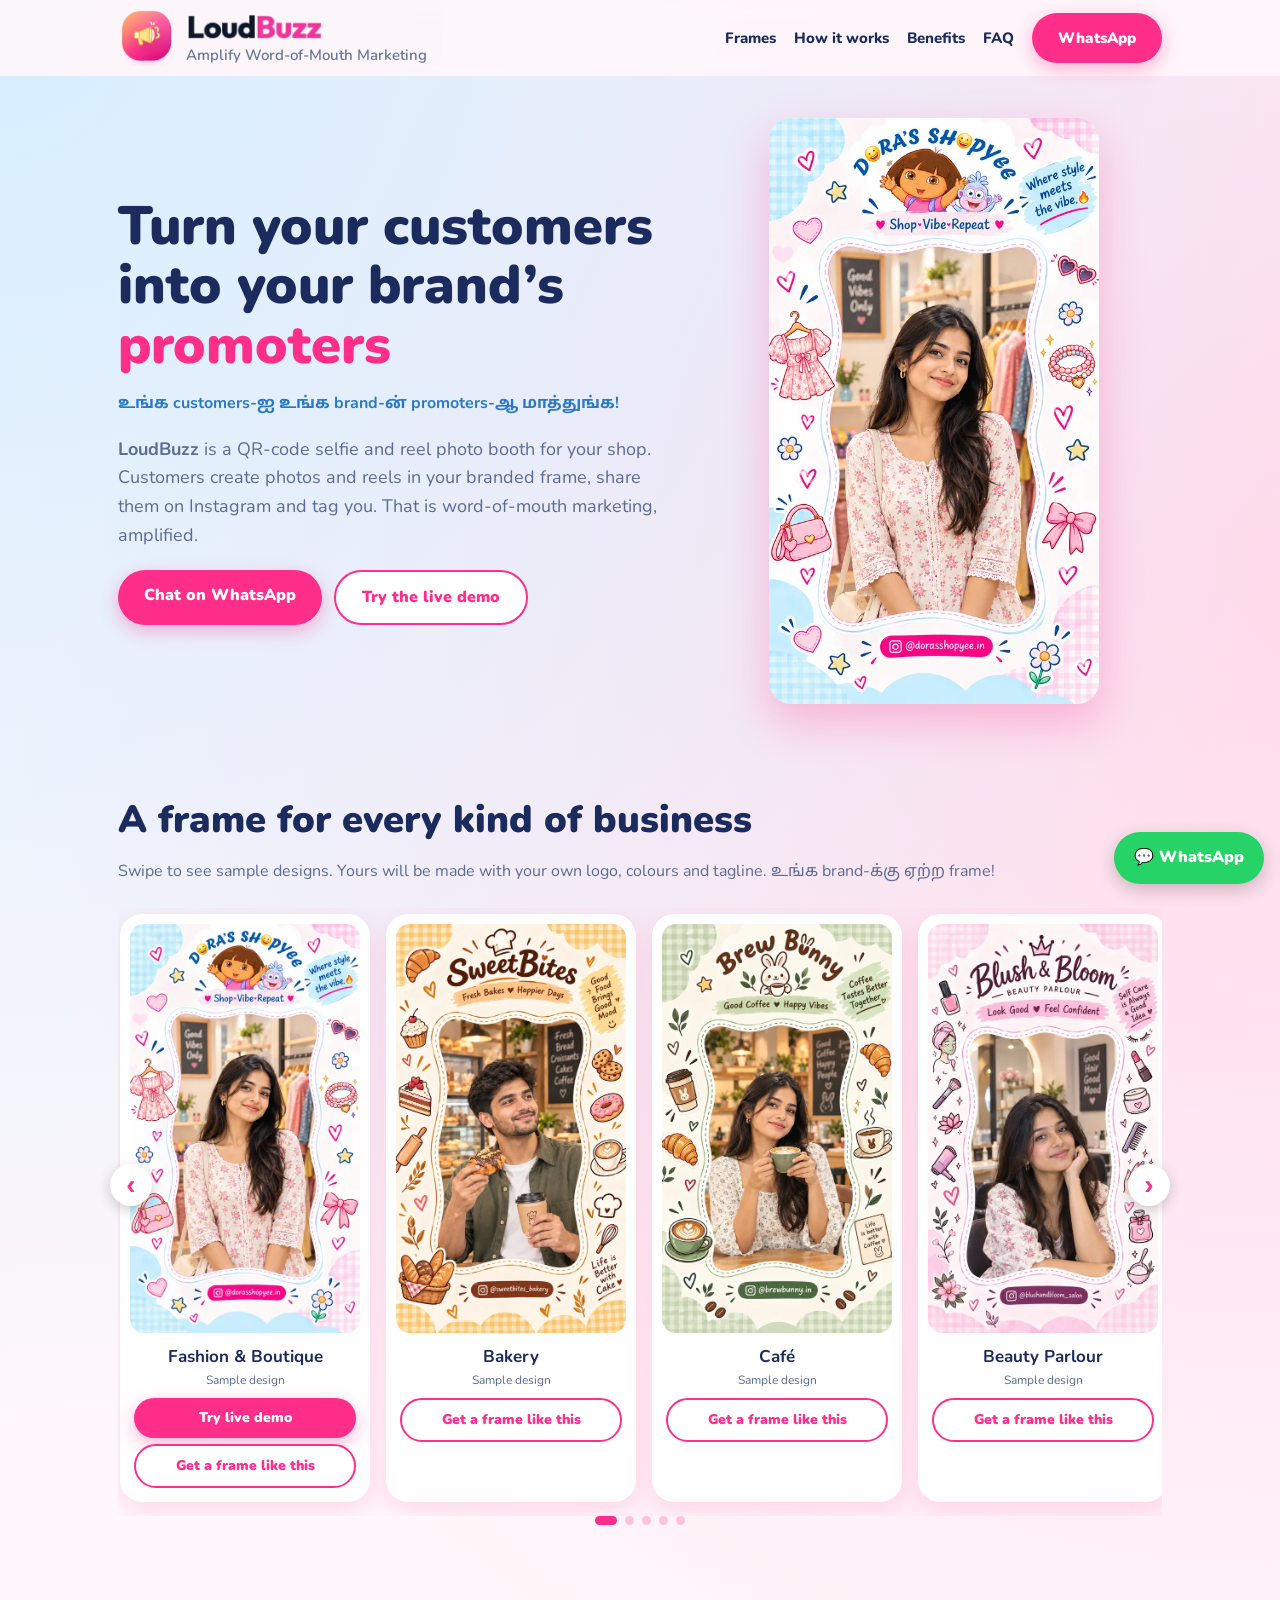
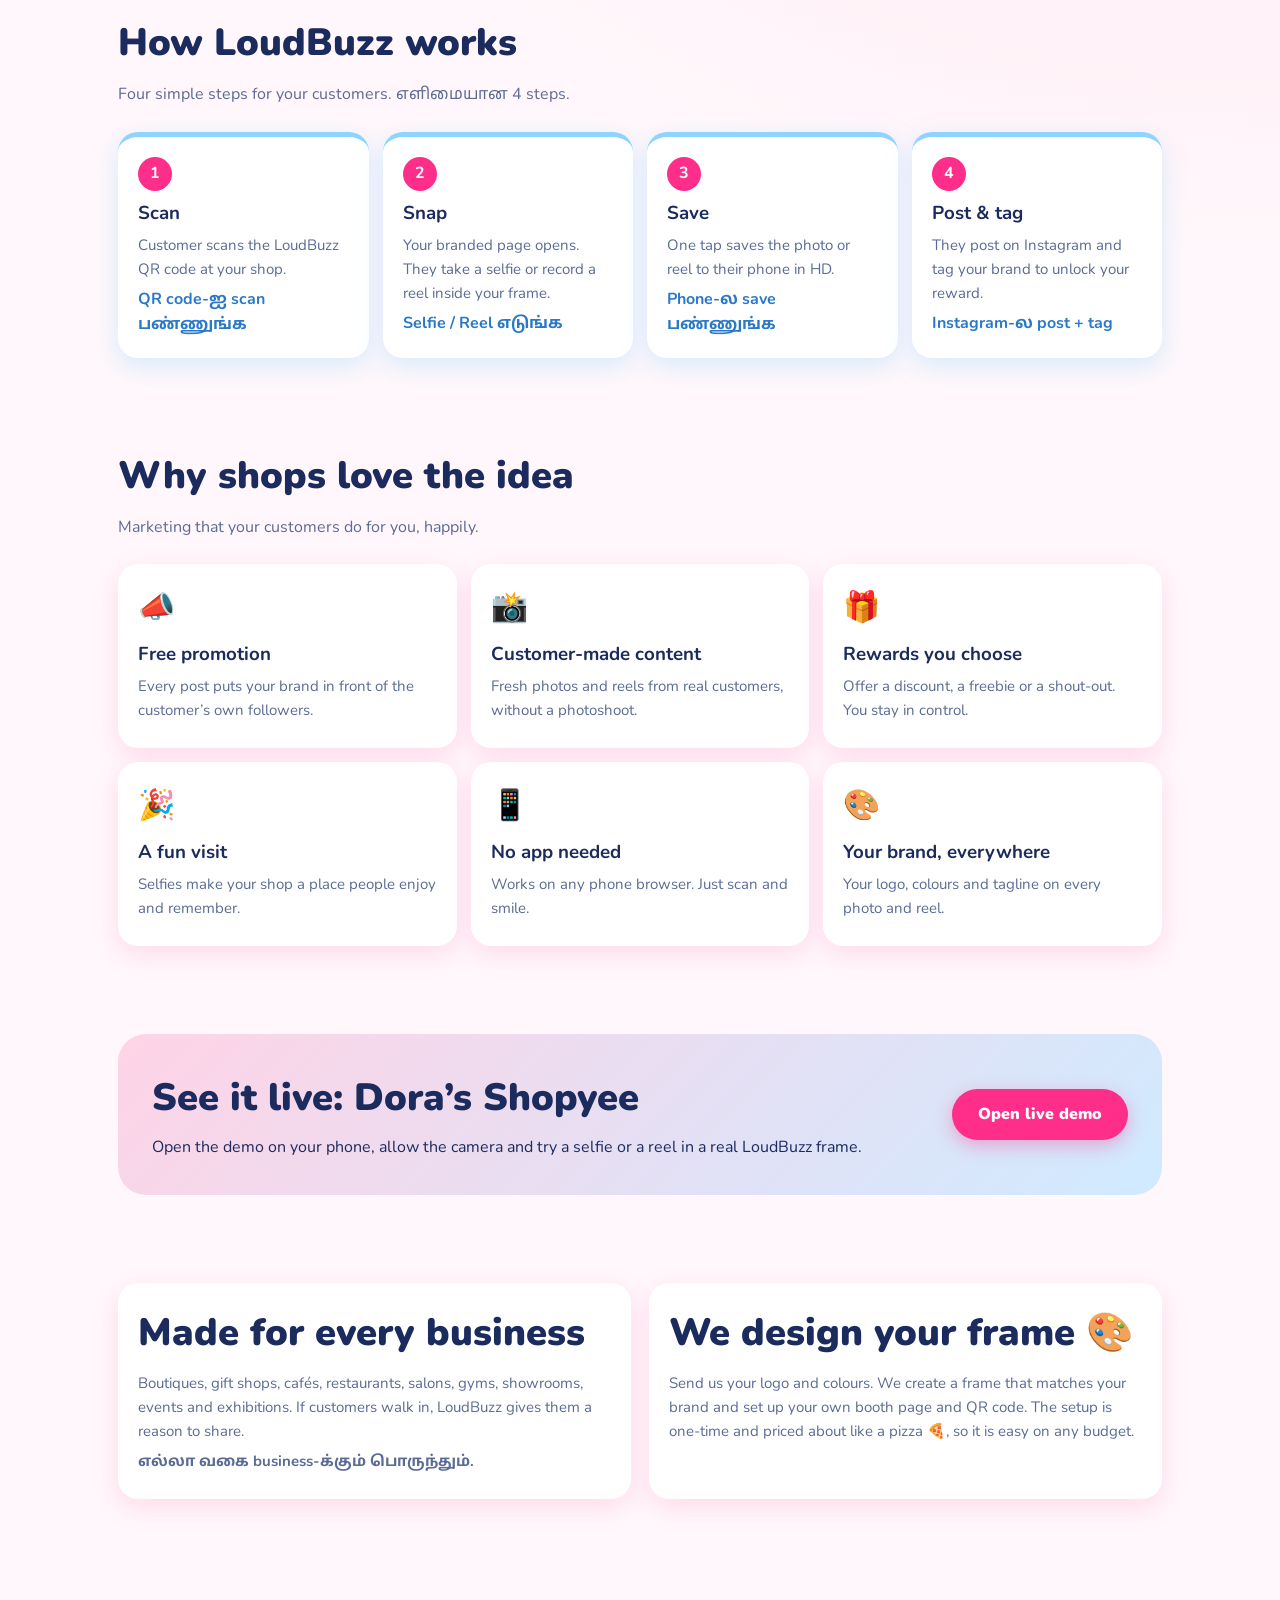
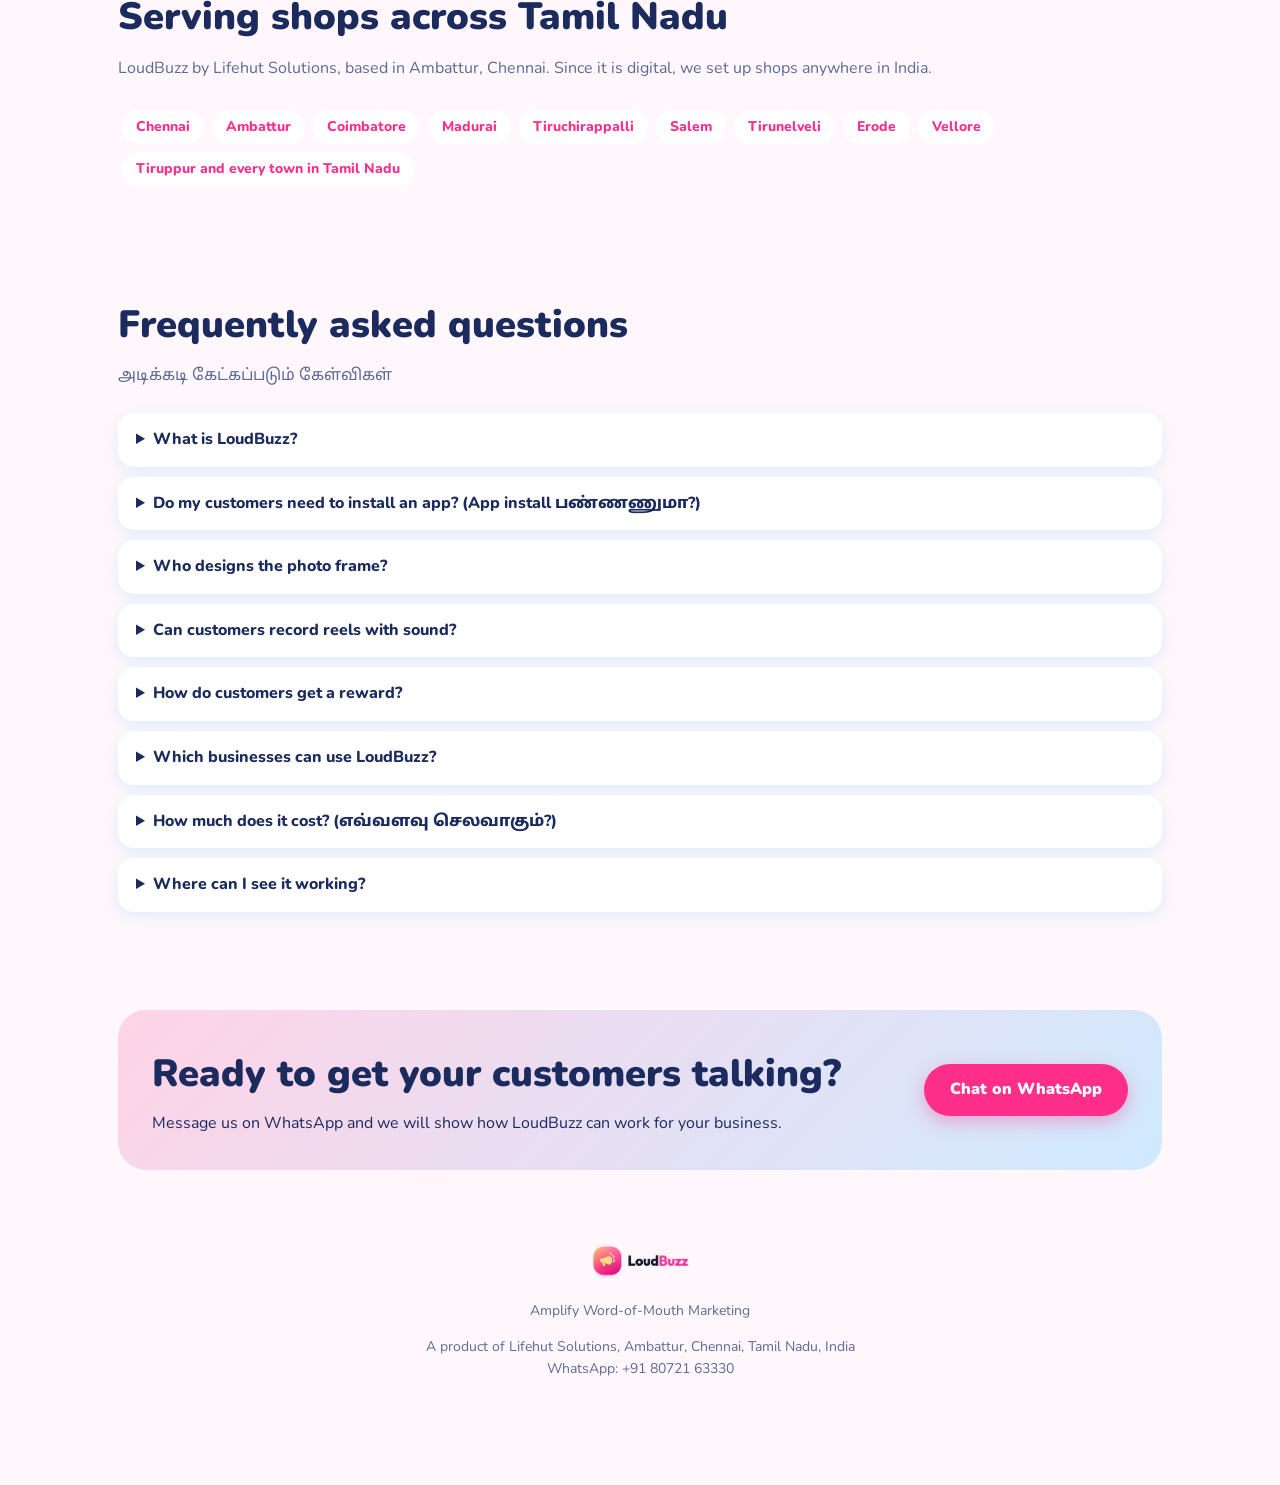
==== commit d819bb98: "Tagline correction" ====
--- a/index.html
+++ b/index.html
@@ -19,7 +19,7 @@
 body{margin:0;font-family:"Nunito","Noto Sans Tamil",system-ui,sans-serif;color:var(--ink);background:radial-gradient(circle at 0 0,#d6eeff 0,transparent 30%),radial-gradient(circle at 100% 12%,#ffd9ea 0,transparent 30%),var(--bg);line-height:1.6}
 a{color:inherit}.w{max-width:1080px;margin:auto;padding:0 18px}
 header{position:sticky;top:0;z-index:9;background:rgba(255,247,251,.9);backdrop-filter:blur(8px)}
-header .w{display:flex;align-items:center;justify-content:space-between;height:76px}header img{height:46px;width:auto}.brand{display:flex;flex-direction:column;gap:2px;text-decoration:none}.brand span{font-size:11px;font-weight:800;color:var(--mut);padding-left:2px}
+header .w{display:flex;align-items:center;justify-content:space-between;height:76px}.brand{display:flex;align-items:center;gap:9px;text-decoration:none}.bi{height:56px;width:auto;display:block}.bt{font-size:15px;display:flex;flex-direction:column;align-items:flex-start;gap:.25em}.bw{height:2em;width:auto;display:block}.bt small{font-size:1em;font-weight:600;color:#667799;white-space:nowrap;line-height:1.1}
 nav{display:flex;gap:18px;align-items:center;font-weight:800;font-size:15px}nav a{text-decoration:none}
 .btn{display:inline-block;background:var(--pink);color:#fff;font-weight:900;padding:13px 26px;border-radius:999px;text-decoration:none;box-shadow:0 6px 18px rgba(255,46,138,.35)}
 .btn.alt{background:#fff;color:var(--pink);border:2px solid var(--pink);box-shadow:none}
@@ -43,7 +43,7 @@
 footer{padding:30px 0 90px;text-align:center;color:var(--mut);font-size:14px}footer img{height:34px}
 .fab{position:fixed;right:16px;bottom:16px;z-index:10;background:#25d366;color:#fff;font-weight:900;padding:13px 20px;border-radius:999px;text-decoration:none;box-shadow:0 6px 18px rgba(0,0,0,.2)}
 @media(max-width:800px){.hero,.two,.band{grid-template-columns:1fr}.steps{grid-template-columns:1fr 1fr}.grid{grid-template-columns:1fr 1fr}nav a.h{display:none}}
-@media(max-width:520px){.brand span{font-size:9.5px}header img{height:40px}.steps,.grid{grid-template-columns:1fr}}
+@media(max-width:520px){.bi{height:40px}.bt{font-size:9.5px}nav .btn{padding:9px 16px;font-size:14px}.steps,.grid{grid-template-columns:1fr}}
 .carwrap{position:relative}.car{display:flex;gap:16px;overflow-x:auto;scroll-snap-type:x mandatory;padding:6px 2px 14px;scrollbar-width:none;-webkit-overflow-scrolling:touch}.car::-webkit-scrollbar{display:none}
 .slide{margin:0;flex:0 0 min(250px,72%);scroll-snap-align:center;background:#fff;border-radius:22px;padding:10px;box-shadow:0 8px 24px rgba(255,122,181,.25)}
 .slide img{width:100%;height:auto;aspect-ratio:9/16;object-fit:cover;border-radius:14px;display:block;background:#ffe3ef}
@@ -52,7 +52,7 @@
 .arr{position:absolute;top:42%;z-index:2;width:42px;height:42px;border-radius:50%;border:0;background:#fff;color:var(--pink);font-size:28px;line-height:1;font-weight:900;box-shadow:0 4px 14px rgba(0,0,0,.2);cursor:pointer}.arr.l{left:-8px}.arr.r{right:-8px}
 .dots{display:flex;gap:8px;justify-content:center}.dots i{width:9px;height:9px;border-radius:50%;background:#ffc2dc;transition:.2s}.dots i.on{background:var(--pink);width:22px;border-radius:9px}
 </style></head><body>
-<header><div class="w"><a class="brand" href="/"><img src="/assets/logo.png" alt="LoudBuzz"><span>Amplify Word-of-Mouth Marketing</span></a>
+<header><div class="w"><a class="brand" href="/" aria-label="LoudBuzz home"><img class="bi" src="/assets/logo-icon.png" width="155" height="146" alt=""><span class="bt"><img class="bw" src="/assets/logo-word.png" width="280" height="62" alt="LoudBuzz"><small>Amplify Word-of-Mouth Marketing</small></span></a>
 <nav><a class="h" href="#frames">Frames</a><a class="h" href="#how">How it works</a><a class="h" href="#why">Benefits</a><a class="h" href="#faq">FAQ</a><a class="btn" href="https://wa.me/918072163330?text=Hi%20LoudBuzz%20team%21%20I%20saw%20LoudBuzz%20at%20a%20shop%20and%20I%27d%20like%20to%20know%20how%20a%20selfie%20%26%20reel%20photo%20booth%20can%20work%20for%20my%20business.%0ABusiness%20name%3A%20%0ACity%3A%20" target="_blank" rel="noopener">WhatsApp</a></nav></div></header>
 <main>
 <div class="w hero"><div>
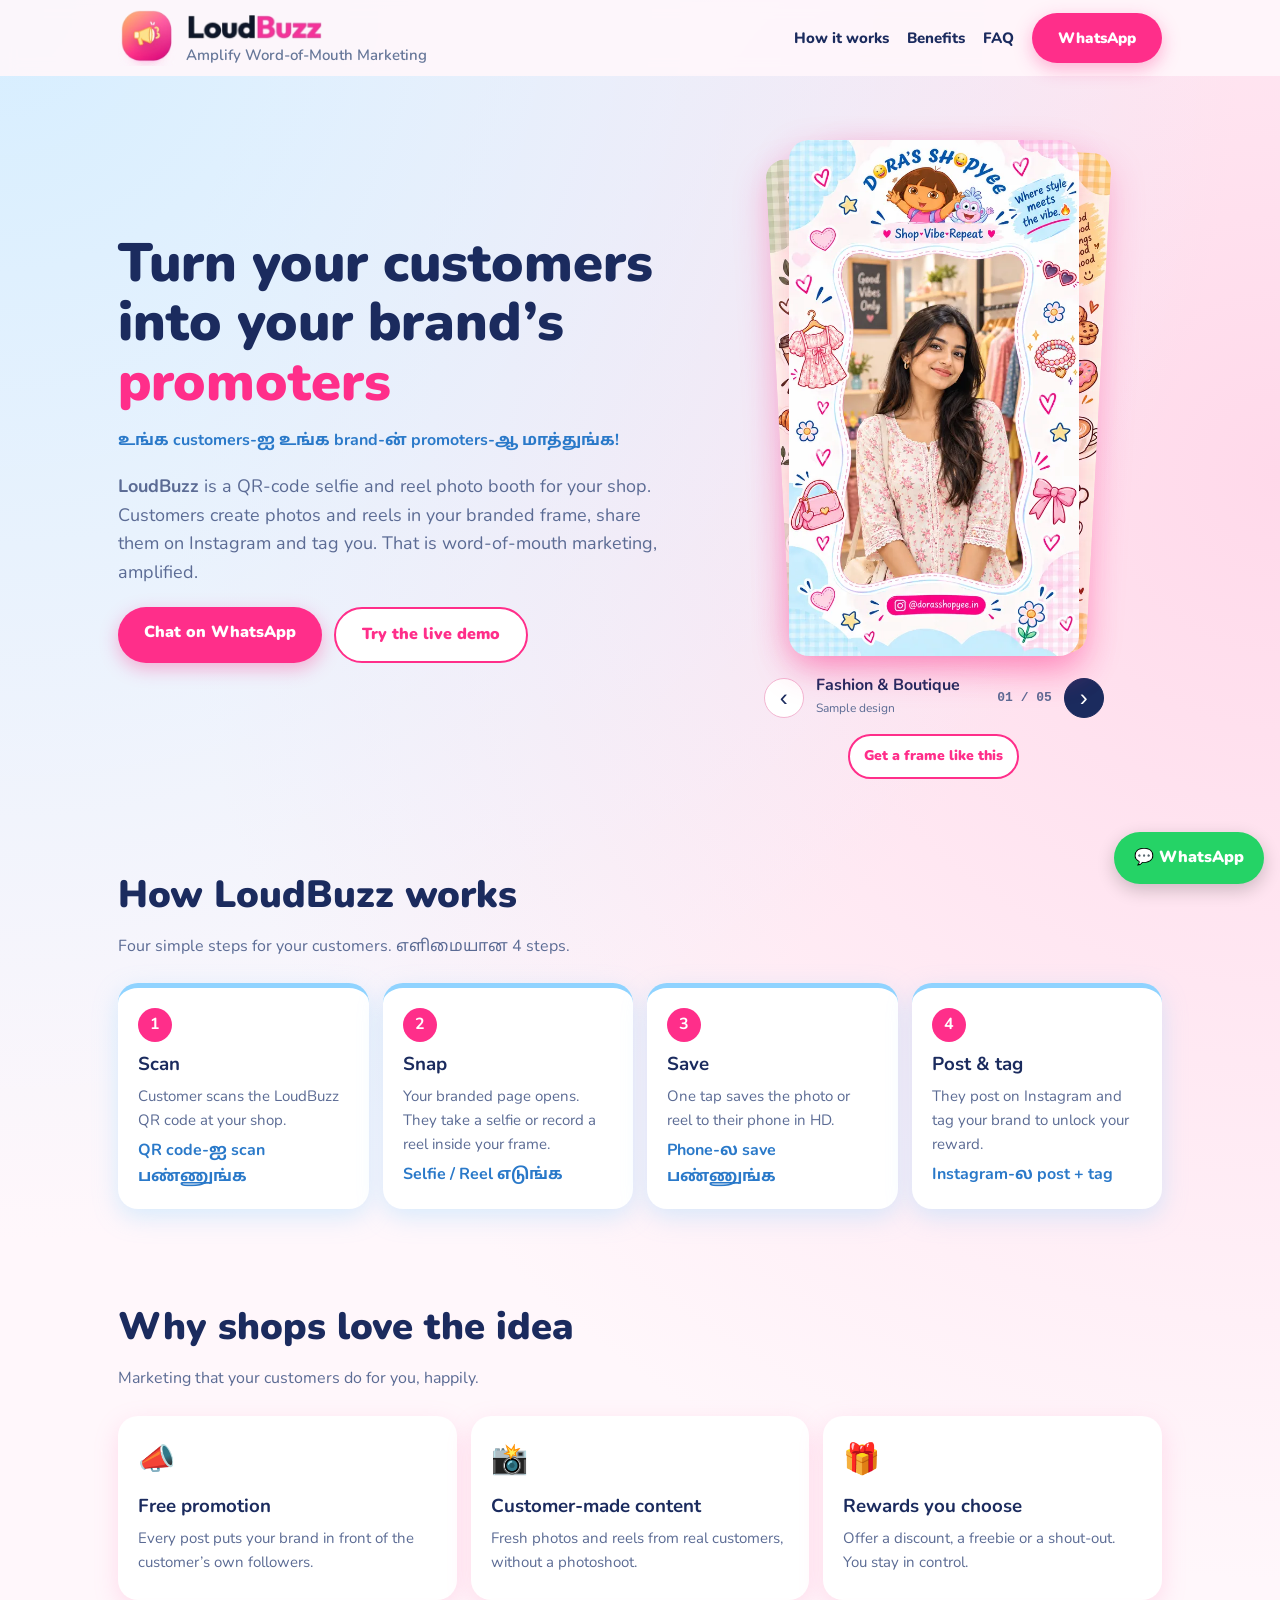
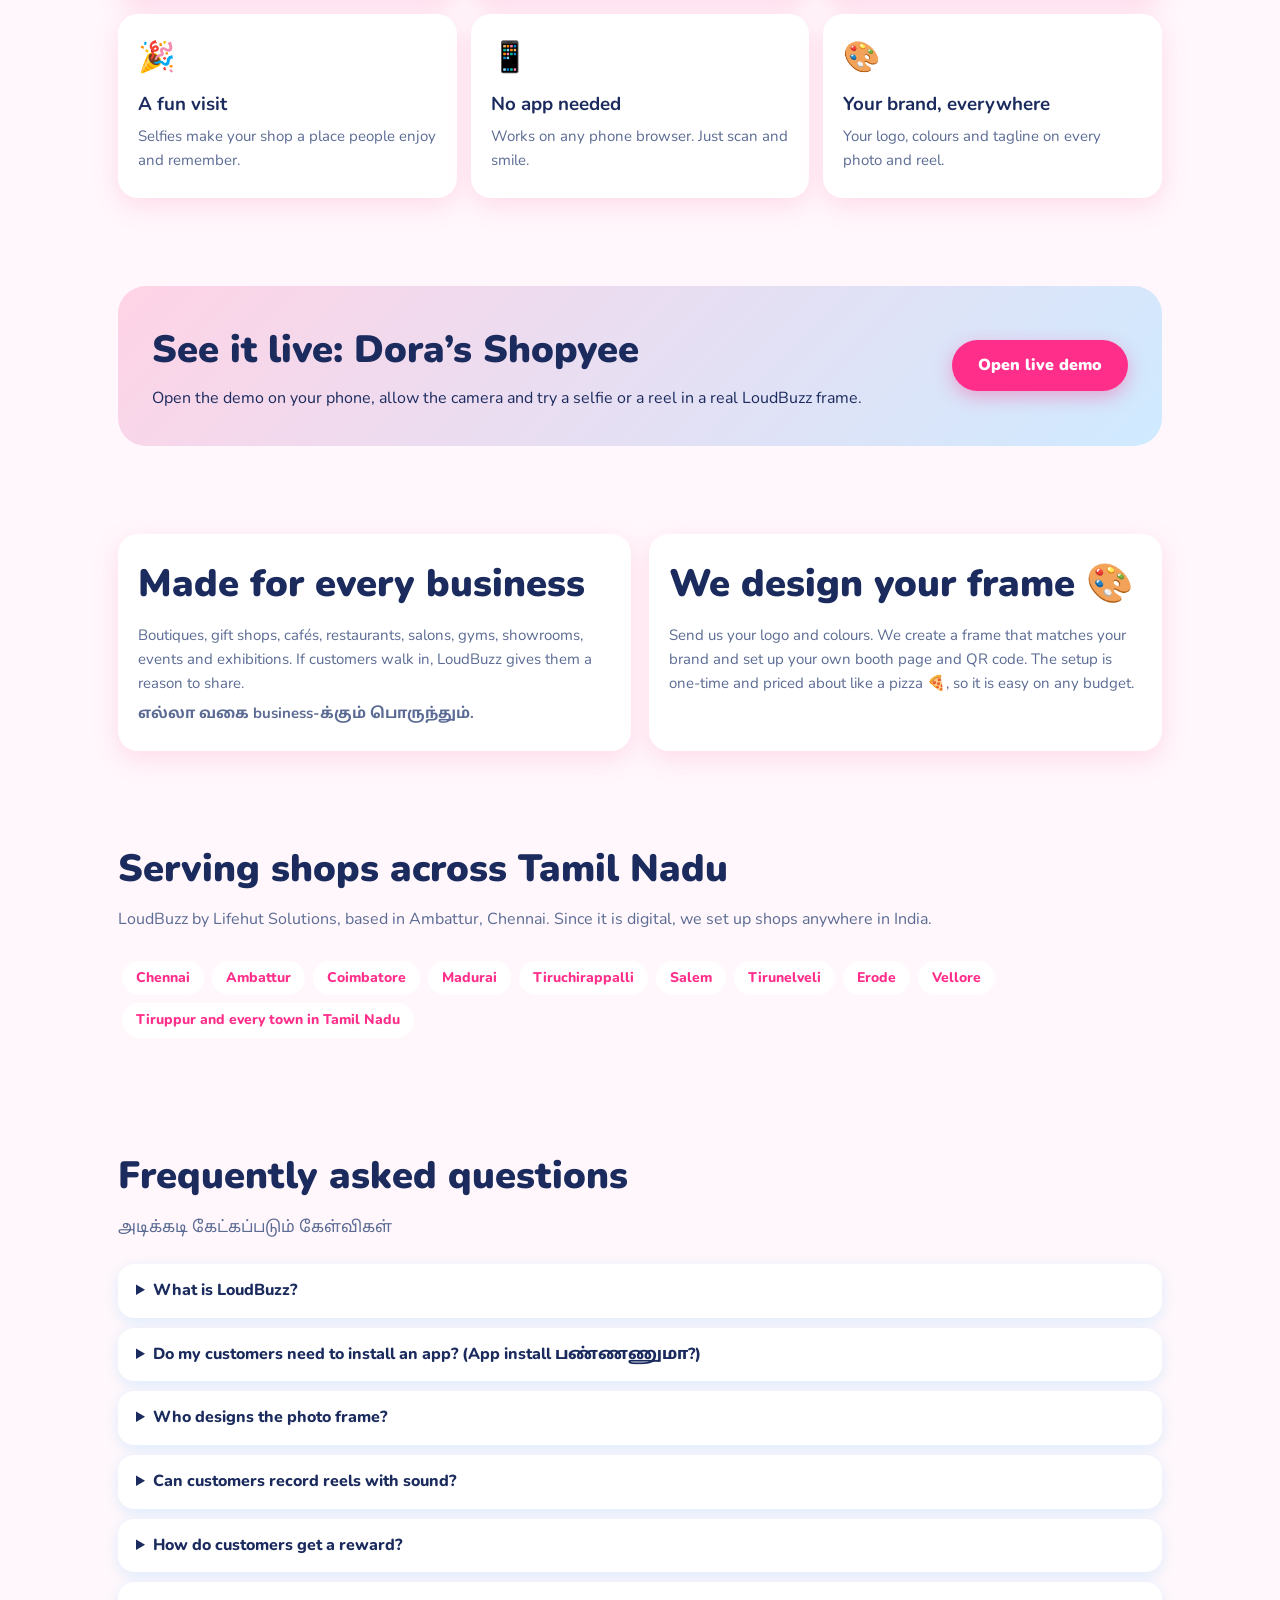
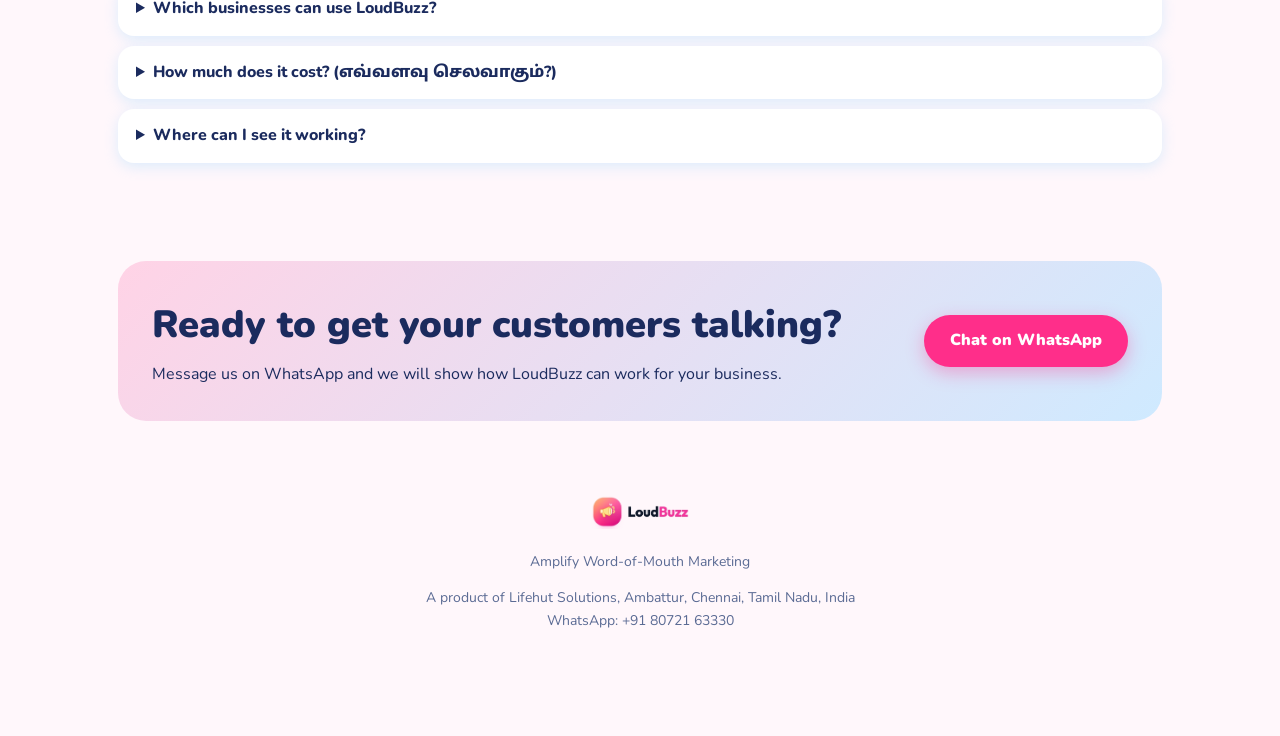
==== commit 09e531ce: "carosal" ====
--- a/index.html
+++ b/index.html
@@ -26,7 +26,7 @@
 .hero{display:grid;grid-template-columns:1.1fr .9fr;gap:30px;align-items:center;padding:42px 18px}
 h1{font-size:clamp(32px,5.4vw,54px);line-height:1.1;margin:0 0 12px;font-weight:900}h1 em{font-style:normal;color:var(--pink)}
 .ta{color:#2a79c9;font-weight:700}.lead{font-size:18px;color:var(--mut)}.cta{display:flex;gap:12px;flex-wrap:wrap;margin-top:20px}
-.hero img{width:100%;height:auto;max-width:330px;display:block;margin:auto;border-radius:22px;box-shadow:0 18px 44px rgba(255,46,138,.28)}
+
 section{padding:44px 0}h2{font-size:clamp(26px,4vw,38px);margin:0 0 8px;font-weight:900}.sub{color:var(--mut);margin:0 0 24px}
 .steps{list-style:none;padding:0;margin:0;display:grid;grid-template-columns:repeat(4,1fr);gap:14px}
 .steps li{background:#fff;border-radius:20px;padding:20px;box-shadow:0 8px 24px rgba(143,211,255,.35);border-top:5px solid var(--sky)}
@@ -51,19 +51,25 @@
 .row{display:flex;flex-direction:column;gap:6px}.btn.s{padding:9px 14px;font-size:14px}
 .arr{position:absolute;top:42%;z-index:2;width:42px;height:42px;border-radius:50%;border:0;background:#fff;color:var(--pink);font-size:28px;line-height:1;font-weight:900;box-shadow:0 4px 14px rgba(0,0,0,.2);cursor:pointer}.arr.l{left:-8px}.arr.r{right:-8px}
 .dots{display:flex;gap:8px;justify-content:center}.dots i{width:9px;height:9px;border-radius:50%;background:#ffc2dc;transition:.2s}.dots i.on{background:var(--pink);width:22px;border-radius:9px}
+.deckwrap{display:flex;flex-direction:column;align-items:center;gap:14px}
+.deck{position:relative;width:min(290px,76vw);aspect-ratio:9/16;margin:22px 0 6px;touch-action:pan-y}
+.dc{position:absolute;inset:0;width:100%;height:100%;object-fit:cover;border-radius:20px;box-shadow:0 14px 36px rgba(255,46,138,.28);transition:transform .55s cubic-bezier(.22,.8,.3,1),opacity .4s;background:#ffe3ef;user-select:none;-webkit-user-drag:none;transform-origin:50% 90%}
+.dctl{display:flex;align-items:center;gap:12px;width:min(340px,92vw)}.dcap{flex:1;min-width:0}.dcap b{display:block;font-size:16px;line-height:1.2}.dcap small{color:var(--mut);font-size:12px}
+.dn{font:700 13px ui-monospace,Menlo,monospace;color:var(--mut)}
+.dbtn{width:40px;height:40px;border-radius:50%;border:1.5px solid #f3b6d2;background:#fff;color:var(--ink);font-size:24px;line-height:1;cursor:pointer;padding:0}.dbtn.dark{background:var(--ink);color:#fff;border-color:var(--ink)}
 </style></head><body>
 <header><div class="w"><a class="brand" href="/" aria-label="LoudBuzz home"><img class="bi" src="/assets/logo-icon.png" width="155" height="146" alt=""><span class="bt"><img class="bw" src="/assets/logo-word.png" width="280" height="62" alt="LoudBuzz"><small>Amplify Word-of-Mouth Marketing</small></span></a>
-<nav><a class="h" href="#frames">Frames</a><a class="h" href="#how">How it works</a><a class="h" href="#why">Benefits</a><a class="h" href="#faq">FAQ</a><a class="btn" href="https://wa.me/918072163330?text=Hi%20LoudBuzz%20team%21%20I%20saw%20LoudBuzz%20at%20a%20shop%20and%20I%27d%20like%20to%20know%20how%20a%20selfie%20%26%20reel%20photo%20booth%20can%20work%20for%20my%20business.%0ABusiness%20name%3A%20%0ACity%3A%20" target="_blank" rel="noopener">WhatsApp</a></nav></div></header>
+<nav><a class="h" href="#how">How it works</a><a class="h" href="#why">Benefits</a><a class="h" href="#faq">FAQ</a><a class="btn" href="https://wa.me/918072163330?text=Hi%20LoudBuzz%20team%21%20I%20saw%20LoudBuzz%20at%20a%20shop%20and%20I%27d%20like%20to%20know%20how%20a%20selfie%20%26%20reel%20photo%20booth%20can%20work%20for%20my%20business.%0ABusiness%20name%3A%20%0ACity%3A%20" target="_blank" rel="noopener">WhatsApp</a></nav></div></header>
 <main>
 <div class="w hero"><div>
 <h1>Turn your customers into your brand’s <em>promoters</em></h1>
 <p class="ta">உங்க customers-ஐ உங்க brand-ன் promoters-ஆ மாத்துங்க!</p>
 <p class="lead"><b>LoudBuzz</b> is a QR-code selfie and reel photo booth for your shop. Customers create photos and reels in your branded frame, share them on Instagram and tag you. That is word-of-mouth marketing, amplified.</p>
 <div class="cta"><a class="btn" href="https://wa.me/918072163330?text=Hi%20LoudBuzz%20team%21%20I%20saw%20LoudBuzz%20at%20a%20shop%20and%20I%27d%20like%20to%20know%20how%20a%20selfie%20%26%20reel%20photo%20booth%20can%20work%20for%20my%20business.%0ABusiness%20name%3A%20%0ACity%3A%20" target="_blank" rel="noopener">Chat on WhatsApp</a><a class="btn alt" href="/dora/">Try the live demo</a></div></div>
-<img src="/assets/samples/fashion.webp" width="540" height="959" alt="LoudBuzz selfie photo frame for Dora’s Shopyee fashion shop"></div>
+<div class="deckwrap"><div class="deck" id="deck"><img class="dc" src="/assets/samples/fashion.webp" width="540" height="959" data-l="Fashion & Boutique" data-w="https://wa.me/918072163330?text=Hi%20LoudBuzz%20team%21%20I%20saw%20the%20fashion%20shop%20or%20boutique%20frame%20on%20your%20website%20and%20I%27d%20like%20a%20LoudBuzz%20photo%20booth%20for%20my%20business.%0ABusiness%20name%3A%20%0ACity%3A%20" draggable="false" alt="Sample LoudBuzz selfie and reel photo frame for a fashion shop or boutique"><img class="dc" src="/assets/samples/bakery.webp" width="540" height="959" data-l="Bakery" data-w="https://wa.me/918072163330?text=Hi%20LoudBuzz%20team%21%20I%20saw%20the%20bakery%20frame%20on%20your%20website%20and%20I%27d%20like%20a%20LoudBuzz%20photo%20booth%20for%20my%20business.%0ABusiness%20name%3A%20%0ACity%3A%20" draggable="false" alt="Sample LoudBuzz selfie and reel photo frame for a bakery"><img class="dc" src="/assets/samples/cafe.webp" width="540" height="961" data-l="Café" data-w="https://wa.me/918072163330?text=Hi%20LoudBuzz%20team%21%20I%20saw%20the%20caf%C3%A9%20frame%20on%20your%20website%20and%20I%27d%20like%20a%20LoudBuzz%20photo%20booth%20for%20my%20business.%0ABusiness%20name%3A%20%0ACity%3A%20" draggable="false" alt="Sample LoudBuzz selfie and reel photo frame for a café"><img class="dc" src="/assets/samples/beauty.webp" width="540" height="961" data-l="Beauty Parlour" data-w="https://wa.me/918072163330?text=Hi%20LoudBuzz%20team%21%20I%20saw%20the%20beauty%20parlour%20frame%20on%20your%20website%20and%20I%27d%20like%20a%20LoudBuzz%20photo%20booth%20for%20my%20business.%0ABusiness%20name%3A%20%0ACity%3A%20" draggable="false" loading="lazy" alt="Sample LoudBuzz selfie and reel photo frame for a beauty parlour"><img class="dc" src="/assets/samples/salon.webp" width="540" height="961" data-l="Men’s Salon" data-w="https://wa.me/918072163330?text=Hi%20LoudBuzz%20team%21%20I%20saw%20the%20men%E2%80%99s%20salon%20frame%20on%20your%20website%20and%20I%27d%20like%20a%20LoudBuzz%20photo%20booth%20for%20my%20business.%0ABusiness%20name%3A%20%0ACity%3A%20" draggable="false" loading="lazy" alt="Sample LoudBuzz selfie and reel photo frame for a men’s salon"></div>
+<div class="dctl"><button class="dbtn" id="dp" type="button" aria-label="Previous frame">‹</button><div class="dcap"><b id="dl">Fashion &amp; Boutique</b><small>Sample design</small></div><span class="dn" id="dn">01 / 05</span><button class="dbtn dark" id="dnx" type="button" aria-label="Next frame">›</button></div>
+<a class="btn alt s" id="dwa" href="#" target="_blank" rel="noopener">Get a frame like this</a></div></div>
 
-<section id="frames"><div class="w"><h2>A frame for every kind of business</h2><p class="sub">Swipe to see sample designs. Yours will be made with your own logo, colours and tagline. உங்க brand-க்கு ஏற்ற frame!</p>
-<div class="carwrap"><button class="arr l" aria-label="Previous" type="button">‹</button><div class="car" id="car"><figure class="slide"><img src="/assets/samples/fashion.webp" width="540" height="959" loading="lazy" alt="Sample LoudBuzz selfie and reel photo frame for a fashion shop or boutique"><figcaption><b>Fashion & Boutique</b><small>Sample design</small><span class="row"><a class="btn s" href="/dora/">Try live demo</a><a class="btn alt s" href="https://wa.me/918072163330?text=Hi%20LoudBuzz%20team%21%20I%20saw%20the%20fashion%20shop%20or%20boutique%20frame%20on%20your%20website%20and%20I%27d%20like%20a%20LoudBuzz%20photo%20booth%20for%20my%20business.%0ABusiness%20name%3A%20%0ACity%3A%20" target="_blank" rel="noopener">Get a frame like this</a></span></figcaption></figure><figure class="slide"><img src="/assets/samples/bakery.webp" width="540" height="959" loading="lazy" alt="Sample LoudBuzz selfie and reel photo frame for a bakery"><figcaption><b>Bakery</b><small>Sample design</small><span class="row"><a class="btn alt s" href="https://wa.me/918072163330?text=Hi%20LoudBuzz%20team%21%20I%20saw%20the%20bakery%20frame%20on%20your%20website%20and%20I%27d%20like%20a%20LoudBuzz%20photo%20booth%20for%20my%20business.%0ABusiness%20name%3A%20%0ACity%3A%20" target="_blank" rel="noopener">Get a frame like this</a></span></figcaption></figure><figure class="slide"><img src="/assets/samples/cafe.webp" width="540" height="961" loading="lazy" alt="Sample LoudBuzz selfie and reel photo frame for a café"><figcaption><b>Café</b><small>Sample design</small><span class="row"><a class="btn alt s" href="https://wa.me/918072163330?text=Hi%20LoudBuzz%20team%21%20I%20saw%20the%20caf%C3%A9%20frame%20on%20your%20website%20and%20I%27d%20like%20a%20LoudBuzz%20photo%20booth%20for%20my%20business.%0ABusiness%20name%3A%20%0ACity%3A%20" target="_blank" rel="noopener">Get a frame like this</a></span></figcaption></figure><figure class="slide"><img src="/assets/samples/beauty.webp" width="540" height="961" loading="lazy" alt="Sample LoudBuzz selfie and reel photo frame for a beauty parlour"><figcaption><b>Beauty Parlour</b><small>Sample design</small><span class="row"><a class="btn alt s" href="https://wa.me/918072163330?text=Hi%20LoudBuzz%20team%21%20I%20saw%20the%20beauty%20parlour%20frame%20on%20your%20website%20and%20I%27d%20like%20a%20LoudBuzz%20photo%20booth%20for%20my%20business.%0ABusiness%20name%3A%20%0ACity%3A%20" target="_blank" rel="noopener">Get a frame like this</a></span></figcaption></figure><figure class="slide"><img src="/assets/samples/salon.webp" width="540" height="961" loading="lazy" alt="Sample LoudBuzz selfie and reel photo frame for a men’s salon"><figcaption><b>Men’s Salon</b><small>Sample design</small><span class="row"><a class="btn alt s" href="https://wa.me/918072163330?text=Hi%20LoudBuzz%20team%21%20I%20saw%20the%20men%E2%80%99s%20salon%20frame%20on%20your%20website%20and%20I%27d%20like%20a%20LoudBuzz%20photo%20booth%20for%20my%20business.%0ABusiness%20name%3A%20%0ACity%3A%20" target="_blank" rel="noopener">Get a frame like this</a></span></figcaption></figure></div><button class="arr r" aria-label="Next" type="button">›</button></div><div class="dots" id="dots"></div></div></section>
 <section id="how"><div class="w"><h2>How LoudBuzz works</h2><p class="sub">Four simple steps for your customers. எளிமையான 4 steps.</p><ol class="steps"><li><b>1</b><h3>Scan</h3><p>Customer scans the LoudBuzz QR code at your shop.</p><span class="ta">QR code-ஐ scan பண்ணுங்க</span></li><li><b>2</b><h3>Snap</h3><p>Your branded page opens. They take a selfie or record a reel inside your frame.</p><span class="ta">Selfie / Reel எடுங்க</span></li><li><b>3</b><h3>Save</h3><p>One tap saves the photo or reel to their phone in HD.</p><span class="ta">Phone-ல save பண்ணுங்க</span></li><li><b>4</b><h3>Post & tag</h3><p>They post on Instagram and tag your brand to unlock your reward.</p><span class="ta">Instagram-ல post + tag</span></li></ol></div></section>
 
 <section id="why"><div class="w"><h2>Why shops love the idea</h2><p class="sub">Marketing that your customers do for you, happily.</p><div class="grid"><div class="card"><i>📣</i><h3>Free promotion</h3><p>Every post puts your brand in front of the customer’s own followers.</p></div><div class="card"><i>📸</i><h3>Customer-made content</h3><p>Fresh photos and reels from real customers, without a photoshoot.</p></div><div class="card"><i>🎁</i><h3>Rewards you choose</h3><p>Offer a discount, a freebie or a shout-out. You stay in control.</p></div><div class="card"><i>🎉</i><h3>A fun visit</h3><p>Selfies make your shop a place people enjoy and remember.</p></div><div class="card"><i>📱</i><h3>No app needed</h3><p>Works on any phone browser. Just scan and smile.</p></div><div class="card"><i>🎨</i><h3>Your brand, everywhere</h3><p>Your logo, colours and tagline on every photo and reel.</p></div></div></div></section>
@@ -82,20 +88,22 @@
 <footer><div class="w"><img src="/assets/logo.png" alt="LoudBuzz"><p>Amplify Word-of-Mouth Marketing</p><p>A product of Lifehut Solutions, Ambattur, Chennai, Tamil Nadu, India<br>WhatsApp: +91 80721 63330</p></div></footer>
 <a class="fab" href="https://wa.me/918072163330?text=Hi%20LoudBuzz%20team%21%20I%20saw%20LoudBuzz%20at%20a%20shop%20and%20I%27d%20like%20to%20know%20how%20a%20selfie%20%26%20reel%20photo%20booth%20can%20work%20for%20my%20business.%0ABusiness%20name%3A%20%0ACity%3A%20" target="_blank" rel="noopener" aria-label="Chat on WhatsApp">💬 WhatsApp</a>
 <script>
-(function(){var c=document.getElementById('car'),d=document.getElementById('dots');if(!c)return;var s=c.children,i;
-for(i=0;i<s.length;i++)d.appendChild(document.createElement('i'));
-function step(){return s[0].getBoundingClientRect().width+16}
-function upd(){var n=Math.round(c.scrollLeft/step());for(var k=0;k<d.children.length;k++)d.children[k].classList.toggle('on',k===n)}
-c.addEventListener('scroll',upd,{passive:true});upd();
-document.querySelector('.arr.l').onclick=function(){c.scrollBy({left:-step(),behavior:'smooth'})};
-document.querySelector('.arr.r').onclick=function(){c.scrollBy({left:step(),behavior:'smooth'})};
-var hold=false;
-function next(){var m=c.scrollWidth-c.clientWidth;if(c.scrollLeft>=m-4)c.scrollTo({left:0,behavior:'smooth'});else c.scrollBy({left:step(),behavior:'smooth'})}
+(function(){var d=document.getElementById('deck');if(!d)return;
+var cs=[].slice.call(d.children),n=cs.length,cur=0,busy=false,hold=false,L=document.getElementById('dl'),N=document.getElementById('dn'),W=document.getElementById('dwa');
+function pad(v){return v<10?'0'+v:''+v}
+function pose(c,k){var j=Math.min(k,3);c.style.transform='translate('+[0,14,-10,18][j]+'px,'+[0,-8,-15,-20][j]+'px) rotate('+[0,3,-3,5][j]+'deg) scale('+[1,.97,.94,.91][j]+')';c.style.opacity=k>2?0:1;c.style.zIndex=n-k}
+function out(c){c.style.transform='translate(78%,-2%) rotate(11deg)';c.style.opacity=1;c.style.zIndex=n+1}
+function layout(skip){cs.forEach(function(c,i){if(c!==skip)pose(c,(i-cur+n)%n)});var c=cs[cur];L.textContent=c.dataset.l;N.textContent=pad(cur+1)+' / '+pad(n);W.href=c.dataset.w}
+function go(dir){if(busy)return;busy=true;
+if(dir>0){var old=cs[cur];cur=(cur+1)%n;out(old);layout(old);setTimeout(function(){pose(old,n-1);busy=false},420)}
+else{cur=(cur-1+n)%n;var c=cs[cur];c.style.transition='none';out(c);void c.offsetWidth;c.style.transition='';layout(c);requestAnimationFrame(function(){pose(c,0)});setTimeout(function(){busy=false},560)}}
+layout();
+document.getElementById('dp').onclick=function(){go(-1)};document.getElementById('dnx').onclick=function(){go(1)};
+var x0=null;d.addEventListener('touchstart',function(e){x0=e.touches[0].clientX},{passive:true});
+d.addEventListener('touchend',function(e){if(x0===null)return;var dx=e.changedTouches[0].clientX-x0;x0=null;if(dx<-40)go(1);else if(dx>40)go(-1)},{passive:true});
 if(!window.matchMedia('(prefers-reduced-motion: reduce)').matches){
-setInterval(function(){if(!hold)next()},3200);
-var wrap=c.parentNode;
-['mouseenter','touchstart','focusin'].forEach(function(e){wrap.addEventListener(e,function(){hold=true},{passive:true})});
-['mouseleave','touchend','focusout'].forEach(function(e){wrap.addEventListener(e,function(){setTimeout(function(){hold=false},2500)},{passive:true})});
-}
+setInterval(function(){if(!hold)go(1)},3500);var w=d.parentNode;
+['mouseenter','touchstart','focusin'].forEach(function(e){w.addEventListener(e,function(){hold=true},{passive:true})});
+['mouseleave','touchend','focusout'].forEach(function(e){w.addEventListener(e,function(){setTimeout(function(){hold=false},3000)},{passive:true})});}
 })();
 </script></body></html>
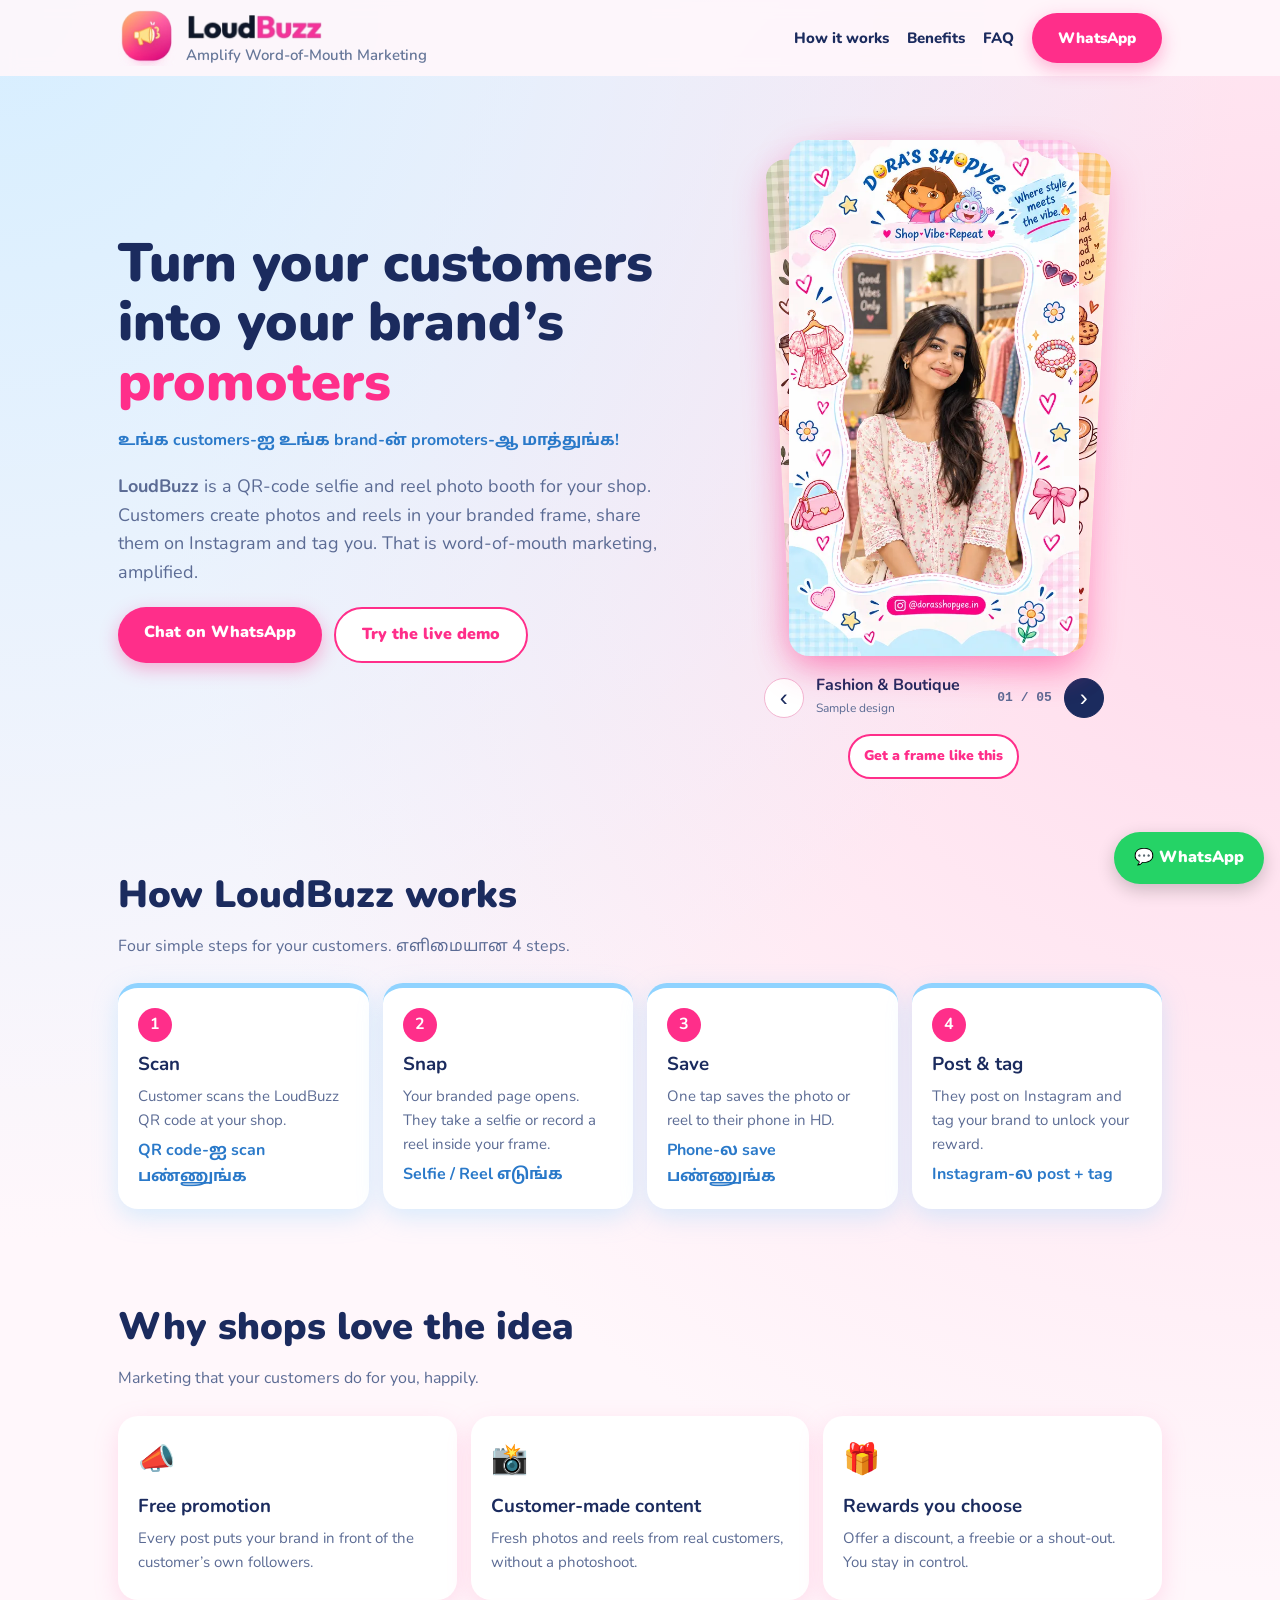
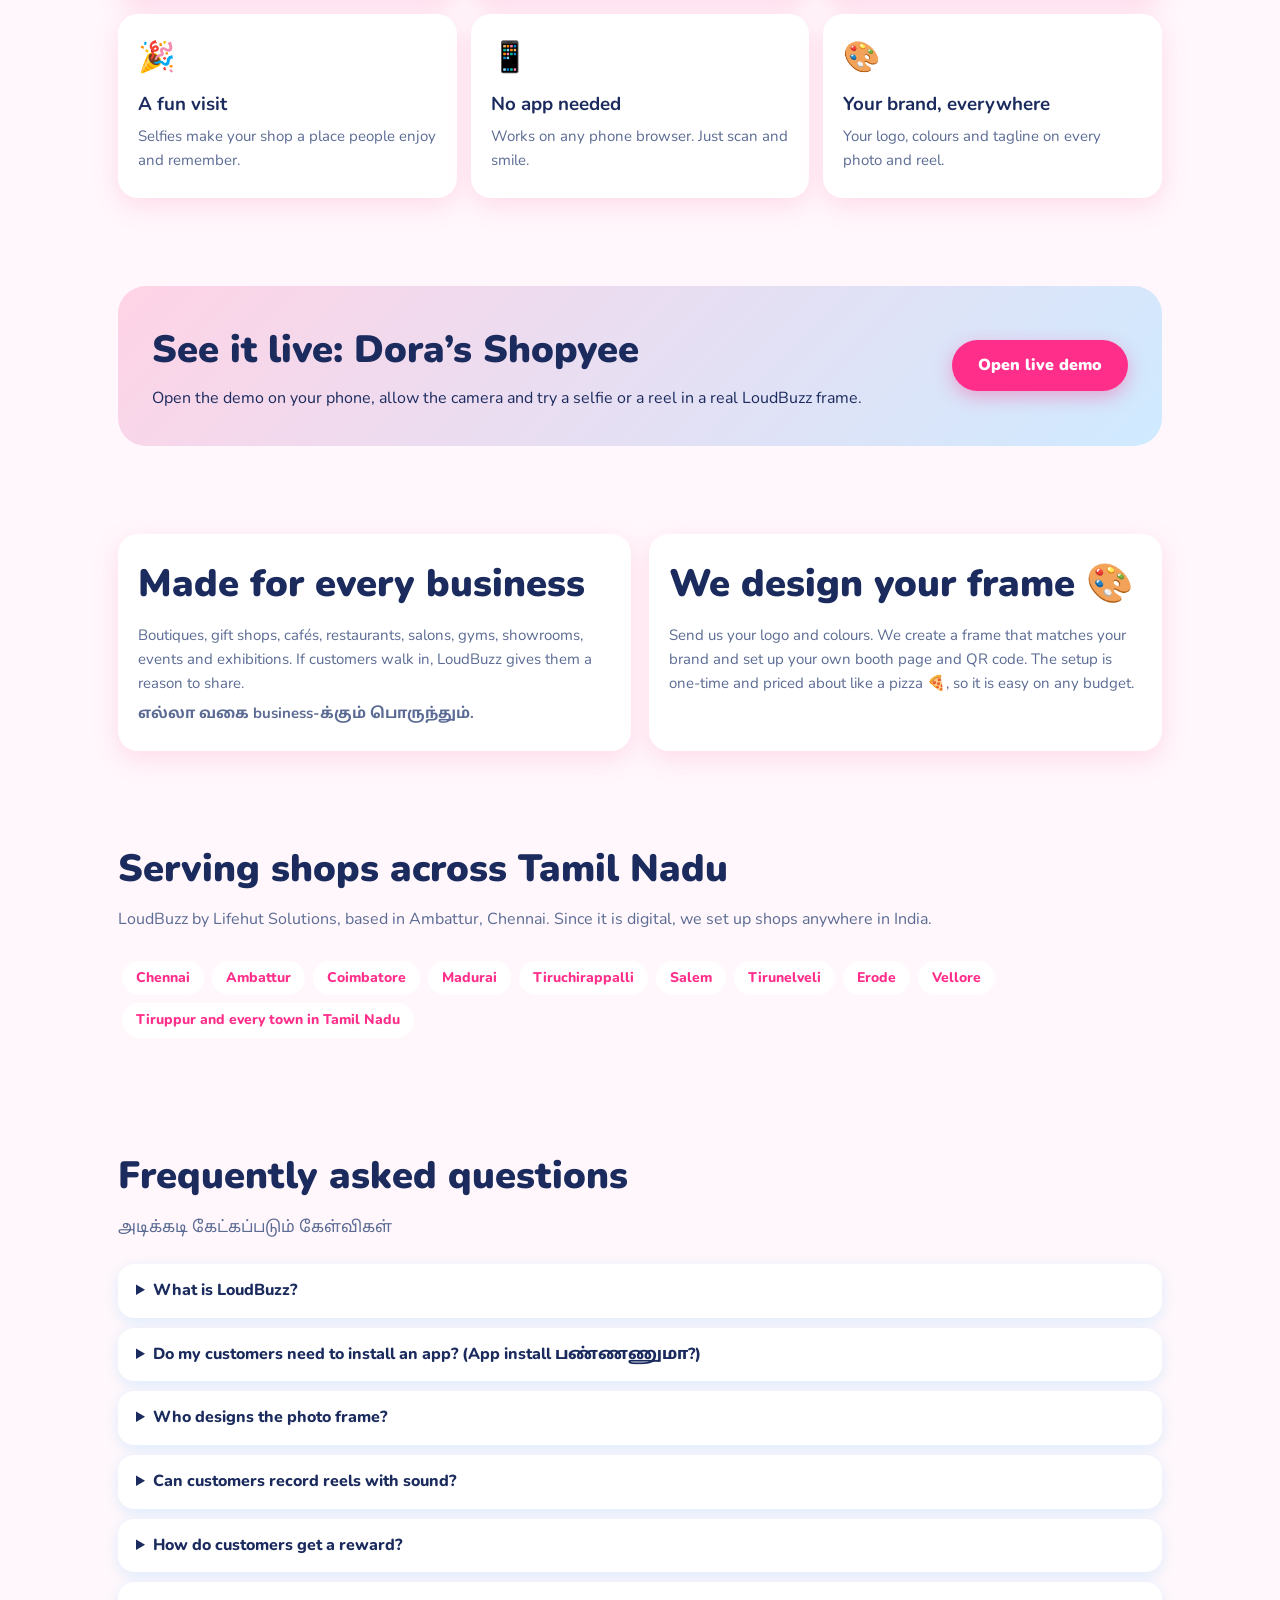
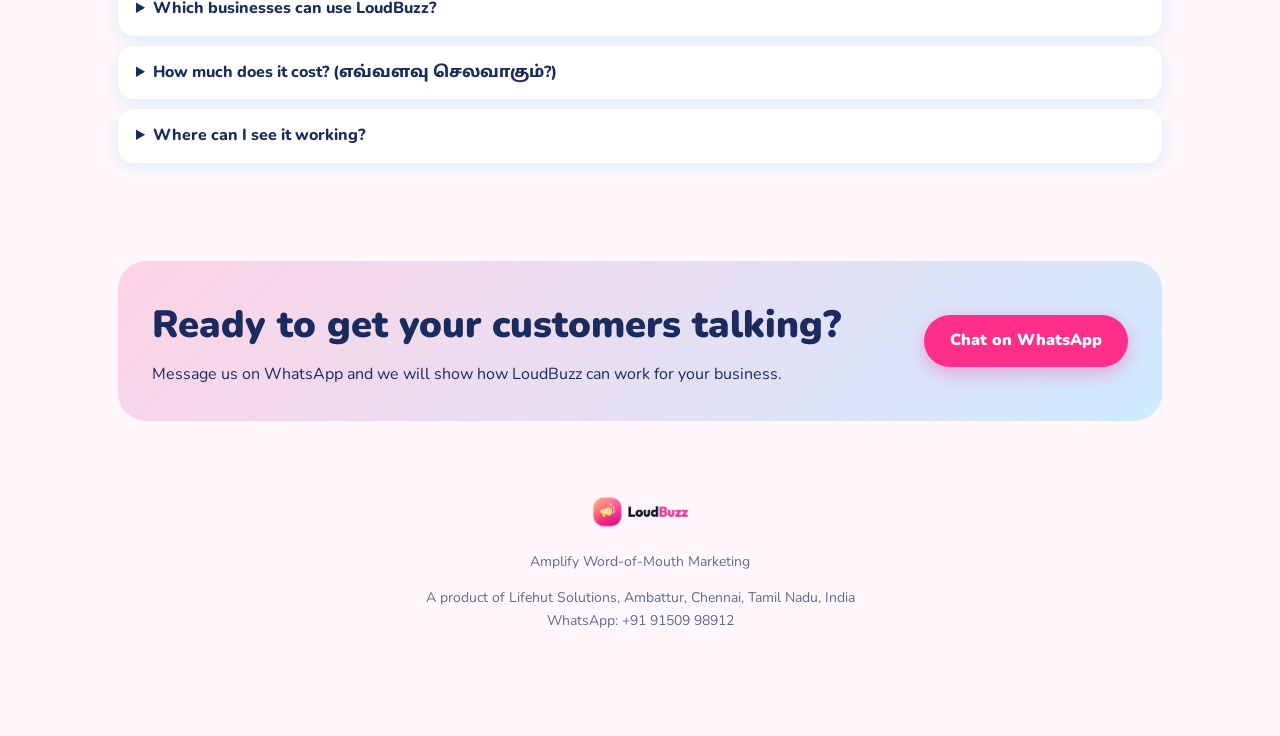
==== commit b4d5da14: "whatspp number change" ====
--- a/index.html
+++ b/index.html
@@ -12,7 +12,7 @@
 <link rel="icon" href="/assets/icon.png">
 <link rel="preconnect" href="https://fonts.googleapis.com"><link rel="preconnect" href="https://fonts.gstatic.com" crossorigin>
 <link href="https://fonts.googleapis.com/css2?family=Nunito:wght@600;800;900&family=Noto+Sans+Tamil:wght@500;700&display=swap" rel="stylesheet">
-<script type="application/ld+json">[{"@context": "https://schema.org", "@type": "Organization", "name": "LoudBuzz by Lifehut Solutions", "url": "https://loudbuzz.lifehutsolutions.com/", "logo": "https://loudbuzz.lifehutsolutions.com/assets/icon.png", "telephone": "+91 8072163330", "address": {"@type": "PostalAddress", "addressLocality": "Ambattur, Chennai", "addressRegion": "Tamil Nadu", "addressCountry": "IN"}, "areaServed": "Tamil Nadu, India"}, {"@context": "https://schema.org", "@type": "FAQPage", "mainEntity": [{"@type": "Question", "name": "What is LoudBuzz?", "acceptedAnswer": {"@type": "Answer", "text": "LoudBuzz is a QR-code photo booth for your shop. Customers scan a QR code, take a selfie or short reel inside a frame designed for your brand, save it to their phone and post it on Instagram, tagging your business."}}, {"@type": "Question", "name": "Do my customers need to install an app? (App install பண்ணணுமா?)", "acceptedAnswer": {"@type": "Answer", "text": "No. The booth opens in the phone browser (Chrome or Safari) as soon as the QR code is scanned. Customers only need to allow camera access."}}, {"@type": "Question", "name": "Who designs the photo frame?", "acceptedAnswer": {"@type": "Answer", "text": "We design the frame for your brand, using your logo, colours and tagline, so every photo and reel carries your identity."}}, {"@type": "Question", "name": "Can customers record reels with sound?", "acceptedAnswer": {"@type": "Answer", "text": "Yes. Customers can record a short reel with the sound on or off, and save it straight to their phone, ready to upload to Instagram."}}, {"@type": "Question", "name": "How do customers get a reward?", "acceptedAnswer": {"@type": "Answer", "text": "You decide the reward, for example a discount or a free gift. Customers show their Instagram post with your tag at the counter to claim it."}}, {"@type": "Question", "name": "Which businesses can use LoudBuzz?", "acceptedAnswer": {"@type": "Answer", "text": "Any business with walk-in customers: clothing and gift shops, cafés and restaurants, salons, gyms, showrooms, events and exhibitions across Chennai, Tamil Nadu and the rest of India."}}, {"@type": "Question", "name": "How much does it cost? (எவ்வளவு செலவாகும்?)", "acceptedAnswer": {"@type": "Answer", "text": "It is a simple one-time setup priced about like a pizza. Message us on WhatsApp and we will share the exact details for your business."}}, {"@type": "Question", "name": "Where can I see it working?", "acceptedAnswer": {"@type": "Answer", "text": "Open the live demo of Dora’s Shopyee on your phone and try the selfie and reel booth yourself."}}]}]</script>
+<script type="application/ld+json">[{"@context": "https://schema.org", "@type": "Organization", "name": "LoudBuzz by Lifehut Solutions", "url": "https://loudbuzz.lifehutsolutions.com/", "logo": "https://loudbuzz.lifehutsolutions.com/assets/icon.png", "telephone": "+91 9150998912", "address": {"@type": "PostalAddress", "addressLocality": "Ambattur, Chennai", "addressRegion": "Tamil Nadu", "addressCountry": "IN"}, "areaServed": "Tamil Nadu, India"}, {"@context": "https://schema.org", "@type": "FAQPage", "mainEntity": [{"@type": "Question", "name": "What is LoudBuzz?", "acceptedAnswer": {"@type": "Answer", "text": "LoudBuzz is a QR-code photo booth for your shop. Customers scan a QR code, take a selfie or short reel inside a frame designed for your brand, save it to their phone and post it on Instagram, tagging your business."}}, {"@type": "Question", "name": "Do my customers need to install an app? (App install பண்ணணுமா?)", "acceptedAnswer": {"@type": "Answer", "text": "No. The booth opens in the phone browser (Chrome or Safari) as soon as the QR code is scanned. Customers only need to allow camera access."}}, {"@type": "Question", "name": "Who designs the photo frame?", "acceptedAnswer": {"@type": "Answer", "text": "We design the frame for your brand, using your logo, colours and tagline, so every photo and reel carries your identity."}}, {"@type": "Question", "name": "Can customers record reels with sound?", "acceptedAnswer": {"@type": "Answer", "text": "Yes. Customers can record a short reel with the sound on or off, and save it straight to their phone, ready to upload to Instagram."}}, {"@type": "Question", "name": "How do customers get a reward?", "acceptedAnswer": {"@type": "Answer", "text": "You decide the reward, for example a discount or a free gift. Customers show their Instagram post with your tag at the counter to claim it."}}, {"@type": "Question", "name": "Which businesses can use LoudBuzz?", "acceptedAnswer": {"@type": "Answer", "text": "Any business with walk-in customers: clothing and gift shops, cafés and restaurants, salons, gyms, showrooms, events and exhibitions across Chennai, Tamil Nadu and the rest of India."}}, {"@type": "Question", "name": "How much does it cost? (எவ்வளவு செலவாகும்?)", "acceptedAnswer": {"@type": "Answer", "text": "It is a simple one-time setup priced about like a pizza. Message us on WhatsApp and we will share the exact details for your business."}}, {"@type": "Question", "name": "Where can I see it working?", "acceptedAnswer": {"@type": "Answer", "text": "Open the live demo of Dora’s Shopyee on your phone and try the selfie and reel booth yourself."}}]}]</script>
 <style>
 :root{--pink:#ff2e8a;--pink2:#ff7ab5;--sky:#8fd3ff;--ink:#1b2b5e;--mut:#5b6b94;--bg:#fff7fb;color-scheme:light}
 *{box-sizing:border-box}html{scroll-behavior:smooth}
@@ -59,14 +59,14 @@
 .dbtn{width:40px;height:40px;border-radius:50%;border:1.5px solid #f3b6d2;background:#fff;color:var(--ink);font-size:24px;line-height:1;cursor:pointer;padding:0}.dbtn.dark{background:var(--ink);color:#fff;border-color:var(--ink)}
 </style></head><body>
 <header><div class="w"><a class="brand" href="/" aria-label="LoudBuzz home"><img class="bi" src="/assets/logo-icon.png" width="155" height="146" alt=""><span class="bt"><img class="bw" src="/assets/logo-word.png" width="280" height="62" alt="LoudBuzz"><small>Amplify Word-of-Mouth Marketing</small></span></a>
-<nav><a class="h" href="#how">How it works</a><a class="h" href="#why">Benefits</a><a class="h" href="#faq">FAQ</a><a class="btn" href="https://wa.me/918072163330?text=Hi%20LoudBuzz%20team%21%20I%20saw%20LoudBuzz%20at%20a%20shop%20and%20I%27d%20like%20to%20know%20how%20a%20selfie%20%26%20reel%20photo%20booth%20can%20work%20for%20my%20business.%0ABusiness%20name%3A%20%0ACity%3A%20" target="_blank" rel="noopener">WhatsApp</a></nav></div></header>
+<nav><a class="h" href="#how">How it works</a><a class="h" href="#why">Benefits</a><a class="h" href="#faq">FAQ</a><a class="btn" href="https://wa.me/919150998912?text=Hi%20LoudBuzz%20team%21%20I%20saw%20LoudBuzz%20at%20a%20shop%20and%20I%27d%20like%20to%20know%20how%20a%20selfie%20%26%20reel%20photo%20booth%20can%20work%20for%20my%20business.%0ABusiness%20name%3A%20%0ACity%3A%20" target="_blank" rel="noopener">WhatsApp</a></nav></div></header>
 <main>
 <div class="w hero"><div>
 <h1>Turn your customers into your brand’s <em>promoters</em></h1>
 <p class="ta">உங்க customers-ஐ உங்க brand-ன் promoters-ஆ மாத்துங்க!</p>
 <p class="lead"><b>LoudBuzz</b> is a QR-code selfie and reel photo booth for your shop. Customers create photos and reels in your branded frame, share them on Instagram and tag you. That is word-of-mouth marketing, amplified.</p>
-<div class="cta"><a class="btn" href="https://wa.me/918072163330?text=Hi%20LoudBuzz%20team%21%20I%20saw%20LoudBuzz%20at%20a%20shop%20and%20I%27d%20like%20to%20know%20how%20a%20selfie%20%26%20reel%20photo%20booth%20can%20work%20for%20my%20business.%0ABusiness%20name%3A%20%0ACity%3A%20" target="_blank" rel="noopener">Chat on WhatsApp</a><a class="btn alt" href="/dora/">Try the live demo</a></div></div>
-<div class="deckwrap"><div class="deck" id="deck"><img class="dc" src="/assets/samples/fashion.webp" width="540" height="959" data-l="Fashion & Boutique" data-w="https://wa.me/918072163330?text=Hi%20LoudBuzz%20team%21%20I%20saw%20the%20fashion%20shop%20or%20boutique%20frame%20on%20your%20website%20and%20I%27d%20like%20a%20LoudBuzz%20photo%20booth%20for%20my%20business.%0ABusiness%20name%3A%20%0ACity%3A%20" draggable="false" alt="Sample LoudBuzz selfie and reel photo frame for a fashion shop or boutique"><img class="dc" src="/assets/samples/bakery.webp" width="540" height="959" data-l="Bakery" data-w="https://wa.me/918072163330?text=Hi%20LoudBuzz%20team%21%20I%20saw%20the%20bakery%20frame%20on%20your%20website%20and%20I%27d%20like%20a%20LoudBuzz%20photo%20booth%20for%20my%20business.%0ABusiness%20name%3A%20%0ACity%3A%20" draggable="false" alt="Sample LoudBuzz selfie and reel photo frame for a bakery"><img class="dc" src="/assets/samples/cafe.webp" width="540" height="961" data-l="Café" data-w="https://wa.me/918072163330?text=Hi%20LoudBuzz%20team%21%20I%20saw%20the%20caf%C3%A9%20frame%20on%20your%20website%20and%20I%27d%20like%20a%20LoudBuzz%20photo%20booth%20for%20my%20business.%0ABusiness%20name%3A%20%0ACity%3A%20" draggable="false" alt="Sample LoudBuzz selfie and reel photo frame for a café"><img class="dc" src="/assets/samples/beauty.webp" width="540" height="961" data-l="Beauty Parlour" data-w="https://wa.me/918072163330?text=Hi%20LoudBuzz%20team%21%20I%20saw%20the%20beauty%20parlour%20frame%20on%20your%20website%20and%20I%27d%20like%20a%20LoudBuzz%20photo%20booth%20for%20my%20business.%0ABusiness%20name%3A%20%0ACity%3A%20" draggable="false" loading="lazy" alt="Sample LoudBuzz selfie and reel photo frame for a beauty parlour"><img class="dc" src="/assets/samples/salon.webp" width="540" height="961" data-l="Men’s Salon" data-w="https://wa.me/918072163330?text=Hi%20LoudBuzz%20team%21%20I%20saw%20the%20men%E2%80%99s%20salon%20frame%20on%20your%20website%20and%20I%27d%20like%20a%20LoudBuzz%20photo%20booth%20for%20my%20business.%0ABusiness%20name%3A%20%0ACity%3A%20" draggable="false" loading="lazy" alt="Sample LoudBuzz selfie and reel photo frame for a men’s salon"></div>
+<div class="cta"><a class="btn" href="https://wa.me/919150998912?text=Hi%20LoudBuzz%20team%21%20I%20saw%20LoudBuzz%20at%20a%20shop%20and%20I%27d%20like%20to%20know%20how%20a%20selfie%20%26%20reel%20photo%20booth%20can%20work%20for%20my%20business.%0ABusiness%20name%3A%20%0ACity%3A%20" target="_blank" rel="noopener">Chat on WhatsApp</a><a class="btn alt" href="/dora/">Try the live demo</a></div></div>
+<div class="deckwrap"><div class="deck" id="deck"><img class="dc" src="/assets/samples/fashion.webp" width="540" height="959" data-l="Fashion & Boutique" data-w="https://wa.me/919150998912?text=Hi%20LoudBuzz%20team%21%20I%20saw%20the%20fashion%20shop%20or%20boutique%20frame%20on%20your%20website%20and%20I%27d%20like%20a%20LoudBuzz%20photo%20booth%20for%20my%20business.%0ABusiness%20name%3A%20%0ACity%3A%20" draggable="false" alt="Sample LoudBuzz selfie and reel photo frame for a fashion shop or boutique"><img class="dc" src="/assets/samples/bakery.webp" width="540" height="959" data-l="Bakery" data-w="https://wa.me/919150998912?text=Hi%20LoudBuzz%20team%21%20I%20saw%20the%20bakery%20frame%20on%20your%20website%20and%20I%27d%20like%20a%20LoudBuzz%20photo%20booth%20for%20my%20business.%0ABusiness%20name%3A%20%0ACity%3A%20" draggable="false" alt="Sample LoudBuzz selfie and reel photo frame for a bakery"><img class="dc" src="/assets/samples/cafe.webp" width="540" height="961" data-l="Café" data-w="https://wa.me/919150998912?text=Hi%20LoudBuzz%20team%21%20I%20saw%20the%20caf%C3%A9%20frame%20on%20your%20website%20and%20I%27d%20like%20a%20LoudBuzz%20photo%20booth%20for%20my%20business.%0ABusiness%20name%3A%20%0ACity%3A%20" draggable="false" alt="Sample LoudBuzz selfie and reel photo frame for a café"><img class="dc" src="/assets/samples/beauty.webp" width="540" height="961" data-l="Beauty Parlour" data-w="https://wa.me/919150998912?text=Hi%20LoudBuzz%20team%21%20I%20saw%20the%20beauty%20parlour%20frame%20on%20your%20website%20and%20I%27d%20like%20a%20LoudBuzz%20photo%20booth%20for%20my%20business.%0ABusiness%20name%3A%20%0ACity%3A%20" draggable="false" loading="lazy" alt="Sample LoudBuzz selfie and reel photo frame for a beauty parlour"><img class="dc" src="/assets/samples/salon.webp" width="540" height="961" data-l="Men’s Salon" data-w="https://wa.me/919150998912?text=Hi%20LoudBuzz%20team%21%20I%20saw%20the%20men%E2%80%99s%20salon%20frame%20on%20your%20website%20and%20I%27d%20like%20a%20LoudBuzz%20photo%20booth%20for%20my%20business.%0ABusiness%20name%3A%20%0ACity%3A%20" draggable="false" loading="lazy" alt="Sample LoudBuzz selfie and reel photo frame for a men’s salon"></div>
 <div class="dctl"><button class="dbtn" id="dp" type="button" aria-label="Previous frame">‹</button><div class="dcap"><b id="dl">Fashion &amp; Boutique</b><small>Sample design</small></div><span class="dn" id="dn">01 / 05</span><button class="dbtn dark" id="dnx" type="button" aria-label="Next frame">›</button></div>
 <a class="btn alt s" id="dwa" href="#" target="_blank" rel="noopener">Get a frame like this</a></div></div>
 
@@ -83,10 +83,10 @@
 
 <section id="faq"><div class="w"><h2>Frequently asked questions</h2><p class="sub">அடிக்கடி கேட்கப்படும் கேள்விகள்</p><details><summary>What is LoudBuzz?</summary><p>LoudBuzz is a QR-code photo booth for your shop. Customers scan a QR code, take a selfie or short reel inside a frame designed for your brand, save it to their phone and post it on Instagram, tagging your business.</p></details><details><summary>Do my customers need to install an app? (App install பண்ணணுமா?)</summary><p>No. The booth opens in the phone browser (Chrome or Safari) as soon as the QR code is scanned. Customers only need to allow camera access.</p></details><details><summary>Who designs the photo frame?</summary><p>We design the frame for your brand, using your logo, colours and tagline, so every photo and reel carries your identity.</p></details><details><summary>Can customers record reels with sound?</summary><p>Yes. Customers can record a short reel with the sound on or off, and save it straight to their phone, ready to upload to Instagram.</p></details><details><summary>How do customers get a reward?</summary><p>You decide the reward, for example a discount or a free gift. Customers show their Instagram post with your tag at the counter to claim it.</p></details><details><summary>Which businesses can use LoudBuzz?</summary><p>Any business with walk-in customers: clothing and gift shops, cafés and restaurants, salons, gyms, showrooms, events and exhibitions across Chennai, Tamil Nadu and the rest of India.</p></details><details><summary>How much does it cost? (எவ்வளவு செலவாகும்?)</summary><p>It is a simple one-time setup priced about like a pizza. Message us on WhatsApp and we will share the exact details for your business.</p></details><details><summary>Where can I see it working?</summary><p>Open the live demo of Dora’s Shopyee on your phone and try the selfie and reel booth yourself.</p></details></div></section>
 
-<section><div class="w"><div class="band"><div><h2>Ready to get your customers talking?</h2><p>Message us on WhatsApp and we will show how LoudBuzz can work for your business.</p></div><a class="btn" href="https://wa.me/918072163330?text=Hi%20LoudBuzz%20team%21%20I%20saw%20LoudBuzz%20at%20a%20shop%20and%20I%27d%20like%20to%20know%20how%20a%20selfie%20%26%20reel%20photo%20booth%20can%20work%20for%20my%20business.%0ABusiness%20name%3A%20%0ACity%3A%20" target="_blank" rel="noopener">Chat on WhatsApp</a></div></div></section>
+<section><div class="w"><div class="band"><div><h2>Ready to get your customers talking?</h2><p>Message us on WhatsApp and we will show how LoudBuzz can work for your business.</p></div><a class="btn" href="https://wa.me/919150998912?text=Hi%20LoudBuzz%20team%21%20I%20saw%20LoudBuzz%20at%20a%20shop%20and%20I%27d%20like%20to%20know%20how%20a%20selfie%20%26%20reel%20photo%20booth%20can%20work%20for%20my%20business.%0ABusiness%20name%3A%20%0ACity%3A%20" target="_blank" rel="noopener">Chat on WhatsApp</a></div></div></section>
 </main>
-<footer><div class="w"><img src="/assets/logo.png" alt="LoudBuzz"><p>Amplify Word-of-Mouth Marketing</p><p>A product of Lifehut Solutions, Ambattur, Chennai, Tamil Nadu, India<br>WhatsApp: +91 80721 63330</p></div></footer>
-<a class="fab" href="https://wa.me/918072163330?text=Hi%20LoudBuzz%20team%21%20I%20saw%20LoudBuzz%20at%20a%20shop%20and%20I%27d%20like%20to%20know%20how%20a%20selfie%20%26%20reel%20photo%20booth%20can%20work%20for%20my%20business.%0ABusiness%20name%3A%20%0ACity%3A%20" target="_blank" rel="noopener" aria-label="Chat on WhatsApp">💬 WhatsApp</a>
+<footer><div class="w"><img src="/assets/logo.png" alt="LoudBuzz"><p>Amplify Word-of-Mouth Marketing</p><p>A product of Lifehut Solutions, Ambattur, Chennai, Tamil Nadu, India<br>WhatsApp: +91 91509 98912</p></div></footer>
+<a class="fab" href="https://wa.me/919150998912?text=Hi%20LoudBuzz%20team%21%20I%20saw%20LoudBuzz%20at%20a%20shop%20and%20I%27d%20like%20to%20know%20how%20a%20selfie%20%26%20reel%20photo%20booth%20can%20work%20for%20my%20business.%0ABusiness%20name%3A%20%0ACity%3A%20" target="_blank" rel="noopener" aria-label="Chat on WhatsApp">💬 WhatsApp</a>
 <script>
 (function(){var d=document.getElementById('deck');if(!d)return;
 var cs=[].slice.call(d.children),n=cs.length,cur=0,busy=false,hold=false,L=document.getElementById('dl'),N=document.getElementById('dn'),W=document.getElementById('dwa');
